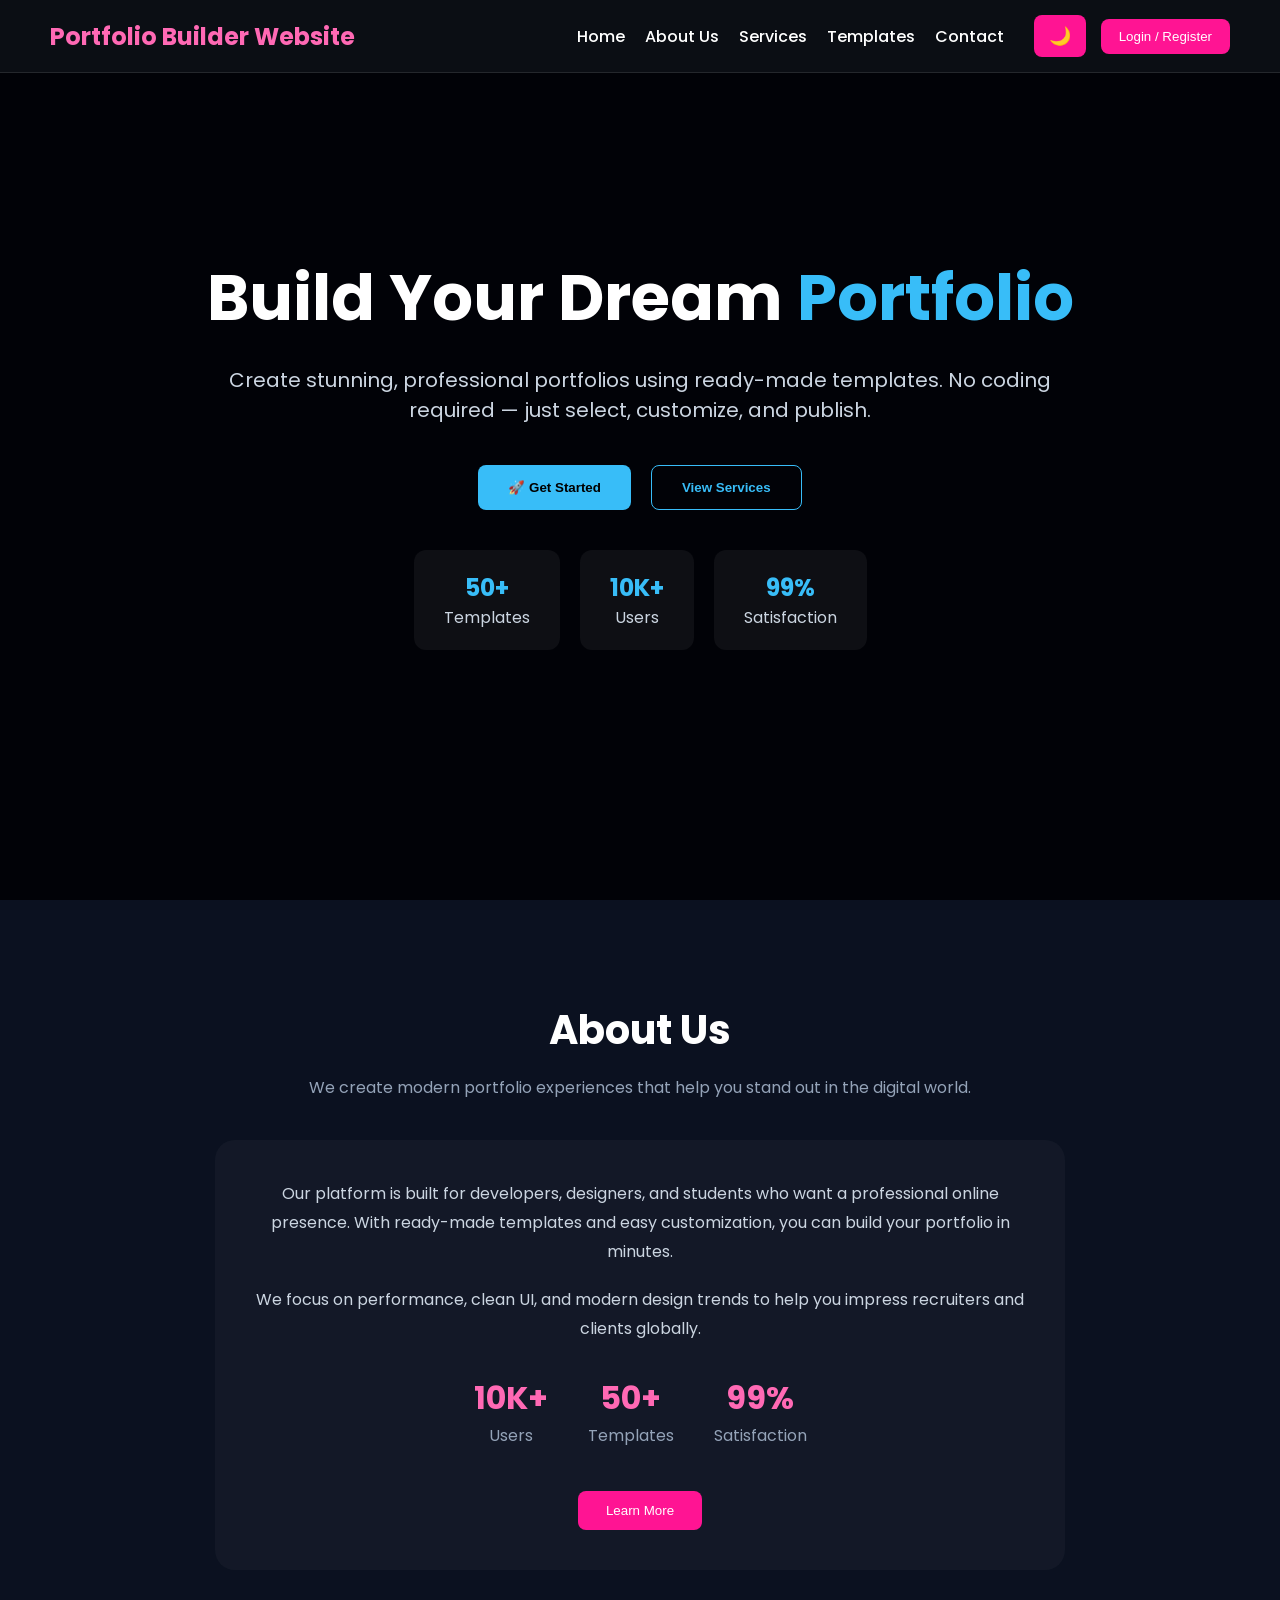
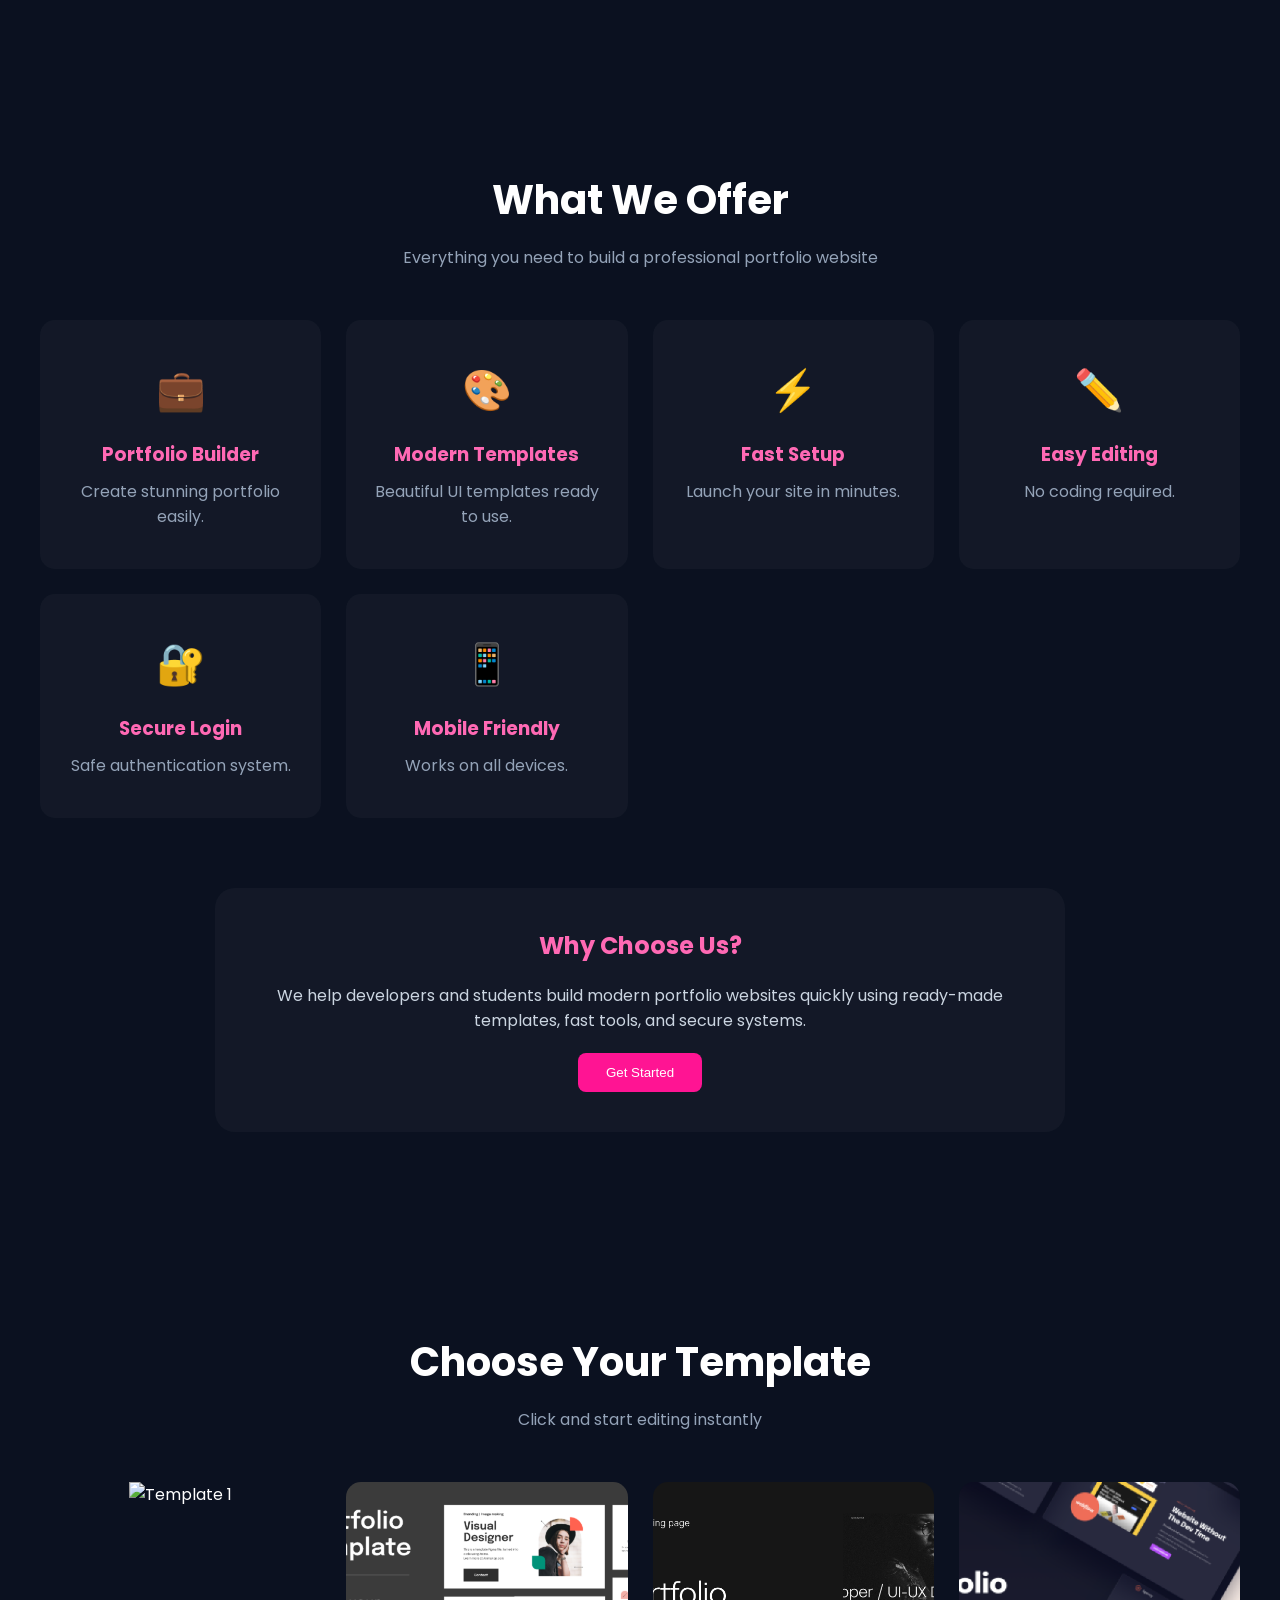
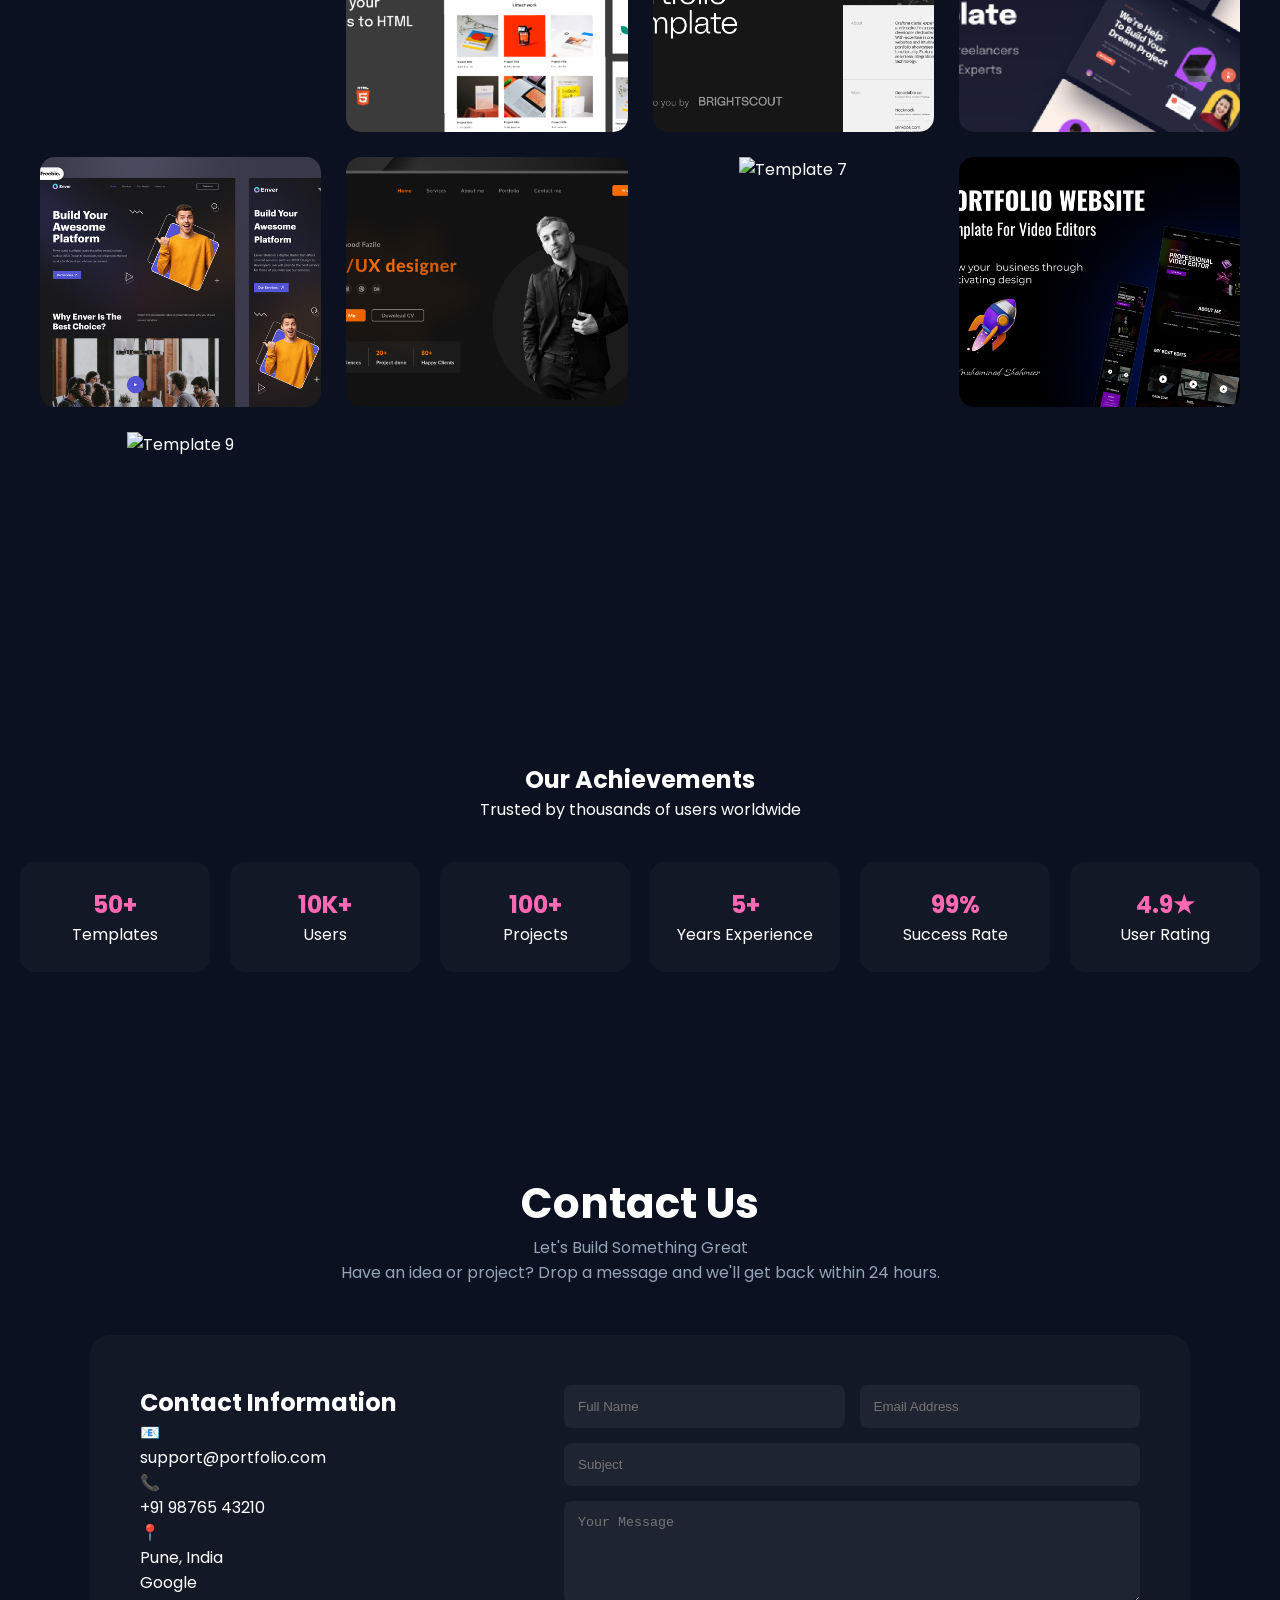
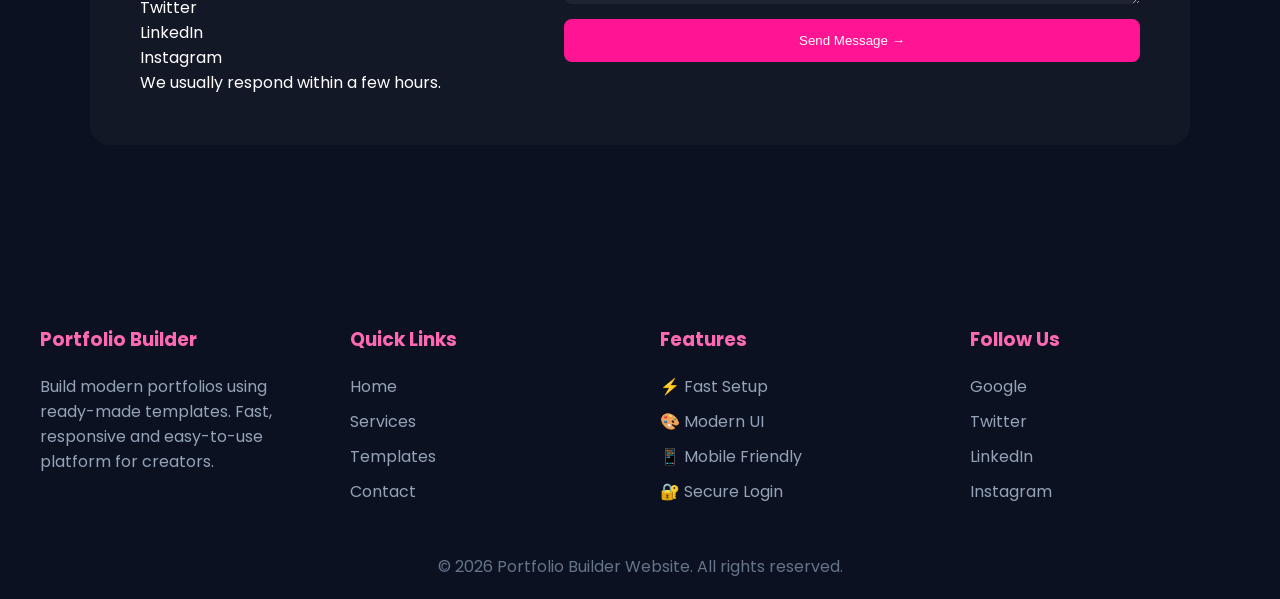
==== index.html @ 968de06d "First upload" ====
<!DOCTYPE html>
<html lang="en">

<head>
    <meta charset="UTF-8">
    <meta name="viewport" content="width=device-width, initial-scale=1.0">
    <title>Umeshvari Portfolio</title>

    <!-- Google Font -->
    <link href="https://fonts.googleapis.com/css2?family=Poppins:wght@300;400;600;700&display=swap" rel="stylesheet">

    <!-- CSS File -->
    <link rel="stylesheet" href="style.css">
</head>
<script src="script.js"></script>

<body>

    <!-- ================= NAVBAR ================= -->

    <nav class="navbar">

        <div class="nav-container">

            <!-- Logo -->
            <div class="logo">
                <a href="#">Portfolio Builder Website</a>
            </div>

            <!-- Right Side -->
            <div class="nav-right-group">

                <!-- Navigation -->
                <ul class="nav-links">

                    <li>
                        <a href="#home">Home</a>
                    </li>

                    <li>
                        <a href="#about">About Us</a>
                    </li>

                    <li>
                        <a href="#services">Services</a>
                    </li>

                    <li>
                        <a href="#templates">Templates</a>
                    </li>

                    <li>
                        <a href="#contact">Contact</a>
                    </li>

                </ul>

                <!-- Buttons -->
                <div class="nav-auth">

                    <!-- Dark Mode Button -->
                    <button id="theme-toggle" class="theme-toggle-btn">
                        🌙
                    </button>

                    <!-- Login Button -->
                    <button class="btn-auth">
                        Login / Register
                    </button>

                </div>

            </div>

        </div>

    </nav>

    <!-- ================= HERO SECTION ================= -->

    <section id="home" class="hero">

        <div class="hero-overlay"></div>

        <div class="hero-content">

            <h1 class="hero-title">
                Build Your Dream
                <span class="highlight-blue">
                    Portfolio
                </span>
            </h1>

            <p class="hero-subtitle">
                Create stunning, professional portfolios using ready-made templates.
                No coding required — just select, customize, and publish.
            </p>

            <div class="hero-buttons">

                <button class="btn-get-started">
                    🚀 Get Started
                </button>

                <button class="btn-view-services">
                    View Services
                </button>

            </div>

            <div class="hero-stats">

                <div class="stat-item">
                    <h3>50+</h3>
                    <p>Templates</p>
                </div>

                <div class="stat-item">
                    <h3>10K+</h3>
                    <p>Users</p>
                </div>

                <div class="stat-item">
                    <h3>99%</h3>
                    <p>Satisfaction</p>
                </div>

            </div>

        </div>

    </section>

    <!-- ================= ABOUT SECTION ================= -->

    <section id="about" class="about-new">

        <div class="about-header">

            <h1>About Us</h1>

            <p>
                We create modern portfolio experiences that help you stand out in the digital world.
            </p>

        </div>

        <div class="about-glass-container">

            <div class="about-card-content">

                <p>
                    Our platform is built for developers, designers, and students who want a professional online presence.
                    With ready-made templates and easy customization, you can build your portfolio in minutes.
                </p>

                <p>
                    We focus on performance, clean UI, and modern design trends to help you impress recruiters and clients globally.
                </p>

                <!-- Stats -->
                <div class="about-stats-row">

                    <div class="stat-box">
                        <h2>10K+</h2>
                        <p>Users</p>
                    </div>

                    <div class="stat-box">
                        <h2>50+</h2>
                        <p>Templates</p>
                    </div>

                    <div class="stat-box">
                        <h2>99%</h2>
                        <p>Satisfaction</p>
                    </div>

                </div>

                <button class="btn-pink">
                    Learn More
                </button>

            </div>

        </div>

    </section>

    <!-- ================= SERVICES SECTION ================= -->

    <section id="services" class="services-section">

        <div class="section-header">

            <h1>What We Offer</h1>

            <p>
                Everything you need to build a professional portfolio website
            </p>

        </div>

        <!-- Services Grid -->

        <div class="services-grid">

            <div class="service-card">
                <div class="icon pink-text">💼</div>
                <h3>Portfolio Builder</h3>
                <p>Create stunning portfolio easily.</p>
            </div>

            <div class="service-card">
                <div class="icon pink-text">🎨</div>
                <h3>Modern Templates</h3>
                <p>Beautiful UI templates ready to use.</p>
            </div>

            <div class="service-card">
                <div class="icon pink-text">⚡</div>
                <h3>Fast Setup</h3>
                <p>Launch your site in minutes.</p>
            </div>

            <div class="service-card">
                <div class="icon pink-text">✏️</div>
                <h3>Easy Editing</h3>
                <p>No coding required.</p>
            </div>

            <div class="service-card">
                <div class="icon pink-text">🔐</div>
                <h3>Secure Login</h3>
                <p>Safe authentication system.</p>
            </div>

            <div class="service-card">
                <div class="icon pink-text">📱</div>
                <h3>Mobile Friendly</h3>
                <p>Works on all devices.</p>
            </div>

        </div>

        <!-- Why Choose Us -->

        <div class="why-choose-us">

            <h2>Why Choose Us?</h2>

            <p>
                We help developers and students build modern portfolio websites quickly using ready-made templates,
                fast tools, and secure systems.
            </p>

            <button class="btn-pink">
                Get Started
            </button>

        </div>

    </section>

    <!-- ================= TEMPLATE SECTION ================= -->

    <section id="templates" class="templates-section">

        <div class="section-header">

            <h1>Choose Your Template</h1>

            <p>
                Click and start editing instantly
            </p>

        </div>

        <!-- Template Grid -->

        <div class="template-grid">

            <!-- Template 1 -->

            <div class="template-card">

                <img src="images/t1.png" alt="Template 1">

                <div class="template-hover">
                    <h3>Modern Portfolio</h3>
                    <button class="btn-pink">Use Template</button>
                </div>

            </div>

            <!-- Template 2 -->

            <div class="template-card">

                <img src="images/t2.png" alt="Template 2">

                <div class="template-hover">
                    <h3>Creative Design</h3>
                    <button class="btn-pink">Use Template</button>
                </div>

            </div>

            <!-- Template 3 -->

            <div class="template-card">

                <img src="images/t3.png" alt="Template 3">

                <div class="template-hover">
                    <h3>Professional Dark</h3>
                    <button class="btn-pink">Use Template</button>
                </div>

            </div>

            <!-- Template 4 -->

            <div class="template-card">

                <img src="images/t4.png" alt="Template 4">

                <div class="template-hover">
                    <h3>Minimalist Look</h3>
                    <button class="btn-pink">Use Template</button>
                </div>

            </div>

            <!-- Template 5 -->

            <div class="template-card">

                <img src="images/t5.png" alt="Template 5">

                <div class="template-hover">
                    <h3>Developer Showcase</h3>
                    <button class="btn-pink">Use Template</button>
                </div>

            </div>

            <!-- Template 6 -->

            <div class="template-card">

                <img src="images/t6.png" alt="Template 6">

                <div class="template-hover">
                    <h3>UI/UX Focus</h3>
                    <button class="btn-pink">Use Template</button>
                </div>

            </div>

            <!-- Template 7 -->

            <div class="template-card">

                <img src="images/t7.png" alt="Template 7">

                <div class="template-hover">
                    <h3>Clean Grid</h3>
                    <button class="btn-pink">Use Template</button>
                </div>

            </div>

            <!-- Template 8 -->

            <div class="template-card">

                <img src="images/t8.png" alt="Template 8">

                <div class="template-hover">
                    <h3>Corporate Style</h3>
                    <button class="btn-pink">Use Template</button>
                </div>

            </div>

            <!-- Template 9 -->

            <div class="template-card">

                <img src="images/t9.png" alt="Template 9">

                <div class="template-hover">
                    <h3>Gradient Theme</h3>
                    <button class="btn-pink">Use Template</button>
                </div>

            </div>

        </div>

        <!-- ================= ACHIEVEMENTS ================= -->

        <div class="achievements-section">

            <h2>Our Achievements</h2>

            <p>
                Trusted by thousands of users worldwide
            </p>

            <div class="achievements-grid">

                <div class="achieve-box">
                    <h2 class="pink-text">50+</h2>
                    <p>Templates</p>
                </div>

                <div class="achieve-box">
                    <h2 class="pink-text">10K+</h2>
                    <p>Users</p>
                </div>

                <div class="achieve-box">
                    <h2 class="pink-text">100+</h2>
                    <p>Projects</p>
                </div>

                <div class="achieve-box">
                    <h2 class="pink-text">5+</h2>
                    <p>Years Experience</p>
                </div>

                <div class="achieve-box">
                    <h2 class="pink-text">99%</h2>
                    <p>Success Rate</p>
                </div>

                <div class="achieve-box">
                    <h2 class="pink-text">4.9★</h2>
                    <p>User Rating</p>
                </div>

            </div>

        </div>

    </section>

    <!-- ================= CONTACT SECTION ================= -->

    <section id="contact" class="contact-section">

        <div class="contact-header">

            <h1>Contact Us</h1>

            <p>Let's Build Something Great</p>

            <p>
                Have an idea or project?
                Drop a message and we'll get back within 24 hours.
            </p>

        </div>

        <div class="contact-container">

            <!-- Left Side -->

            <div class="contact-info">

                <h2>Contact Information</h2>

                <div class="info-item">
                    <span class="icon">📧</span>
                    <p>support@portfolio.com</p>
                </div>

                <div class="info-item">
                    <span class="icon">📞</span>
                    <p>+91 98765 43210</p>
                </div>

                <div class="info-item">
                    <span class="icon">📍</span>
                    <p>Pune, India</p>
                </div>

                <!-- Social -->

                <div class="social-links">

                    <div class="social-btn">Google</div>

                    <div class="social-btn">Twitter</div>

                    <div class="social-btn">LinkedIn</div>

                    <div class="social-btn">Instagram</div>

                </div>

                <p class="response-text">
                    We usually respond within a few hours.
                </p>

            </div>

            <!-- Right Side -->

            <div class="contact-form">

                <div class="form-row">

                    <input type="text" placeholder="Full Name">

                    <input type="email" placeholder="Email Address">

                </div>

                <input type="text" placeholder="Subject">

                <textarea rows="5" placeholder="Your Message"></textarea>

                <button class="btn-send-pink">
                    Send Message →
                </button>

            </div>

        </div>

    </section>

    <!-- ================= FOOTER ================= -->

    <footer class="main-footer">

        <div class="footer-container">

            <!-- Column 1 -->

            <div class="footer-col">

                <h3 class="footer-logo">
                    Portfolio Builder
                </h3>

                <p>
                    Build modern portfolios using ready-made templates.
                    Fast, responsive and easy-to-use platform for creators.
                </p>

            </div>

            <!-- Column 2 -->

            <div class="footer-col">

                <h3>Quick Links</h3>

                <ul>

                    <li>
                        <a href="#home">Home</a>
                    </li>

                    <li>
                        <a href="#services">Services</a>
                    </li>

                    <li>
                        <a href="#templates">Templates</a>
                    </li>

                    <li>
                        <a href="#contact">Contact</a>
                    </li>

                </ul>

            </div>

            <!-- Column 3 -->

            <div class="footer-col">

                <h3>Features</h3>

                <ul>

                    <li>⚡ Fast Setup</li>

                    <li>🎨 Modern UI</li>

                    <li>📱 Mobile Friendly</li>

                    <li>🔐 Secure Login</li>

                </ul>

            </div>

            <!-- Column 4 -->

            <div class="footer-col">

                <h3>Follow Us</h3>

                <ul class="social-list">

                    <li>Google</li>

                    <li>Twitter</li>

                    <li>LinkedIn</li>

                    <li>Instagram</li>

                </ul>

            </div>

        </div>

        <!-- Bottom -->

        <div class="footer-bottom">

            <p>
                &copy; 2026 Portfolio Builder Website.
                All rights reserved.
            </p>

        </div>

    </footer>

    <!-- ================= JAVASCRIPT ================= -->

    <script src="script.js"></script>

</body>

</html>
---- style.css ----
/* =========================
   GLOBAL
========================= */

*{
    margin: 0;
    padding: 0;
    box-sizing: border-box;
}

body{
    font-family: 'Poppins', sans-serif;
    background: #020617;
    color: white;
    transition: 0.3s;
}

/* =========================
   NAVBAR
========================= */

.navbar{
    background-color: #0b0e14;
    padding: 15px 50px;
    position: fixed;
    top: 0;
    width: 100%;
    z-index: 1000;
    border-bottom: 1px solid rgba(255,255,255,0.1);
}

.nav-container{
    display: flex;
    justify-content: space-between;
    align-items: center;
}

.logo a{
    text-decoration: none;
    color: #ff69b4;
    font-size: 24px;
    font-weight: 700;
}

.nav-right-group{
    display: flex;
    align-items: center;
    gap: 30px;
}

.nav-links{
    display: flex;
    list-style: none;
    gap: 20px;
}

.nav-links a{
    text-decoration: none;
    color: white;
    font-weight: 500;
    transition: 0.3s;
}

.nav-links a:hover{
    color: #ff69b4;
}

.nav-auth{
    display: flex;
    align-items: center;
    gap: 15px;
}

.btn-auth{
    background: #ff1493;
    color: white;
    border: none;
    padding: 10px 18px;
    border-radius: 8px;
    cursor: pointer;
}

/* =========================
   TOGGLE BUTTON
========================= */

.theme-toggle-btn{
    background: #ff1493;
    color: white;
    border: none;
    padding: 10px 15px;
    border-radius: 8px;
    cursor: pointer;
    font-size: 18px;
}

/* =========================
   HERO SECTION
========================= */

.hero{
    height: 100vh;
    background:
    linear-gradient(rgba(0,0,0,0.7), rgba(0,0,0,0.7)),
    url('https://images.unsplash.com/photo-1497215728101-856f4ea42174');
    background-size: cover;
    background-position: center;
    display: flex;
    justify-content: center;
    align-items: center;
    text-align: center;
    padding: 100px 20px;
}

.hero-content{
    max-width: 900px;
}

.hero-title{
    font-size: 64px;
    margin-bottom: 20px;
}

.highlight-blue{
    color: #38bdf8;
}

.hero-subtitle{
    font-size: 20px;
    color: #cbd5e1;
    margin-bottom: 40px;
}

.hero-buttons{
    display: flex;
    justify-content: center;
    gap: 20px;
    margin-bottom: 40px;
}

.btn-get-started{
    background: #38bdf8;
    color: black;
    border: none;
    padding: 14px 30px;
    border-radius: 8px;
    cursor: pointer;
    font-weight: 700;
}

.btn-view-services{
    background: transparent;
    color: #38bdf8;
    border: 1px solid #38bdf8;
    padding: 14px 30px;
    border-radius: 8px;
    cursor: pointer;
    font-weight: 700;
}

.hero-stats{
    display: flex;
    justify-content: center;
    gap: 20px;
}

.stat-item{
    background: rgba(255,255,255,0.05);
    padding: 20px 30px;
    border-radius: 12px;
}

.stat-item h3{
    color: #38bdf8;
    font-size: 24px;
}

.stat-item p{
    color: #cbd5e1;
}

/* =========================
   ABOUT
========================= */

.about-new{
    padding: 100px 20px;
    background: #0b1120;
    text-align: center;
}

.about-header h1{
    font-size: 40px;
    margin-bottom: 15px;
}

.about-header p{
    color: #94a3b8;
    margin-bottom: 40px;
}

.about-glass-container{
    background: rgba(255,255,255,0.03);
    border-radius: 20px;
    padding: 40px;
    max-width: 850px;
    margin: auto;
}

.about-card-content p{
    line-height: 1.8;
    margin-bottom: 20px;
    color: #cbd5e1;
}

.about-stats-row{
    display: flex;
    justify-content: center;
    gap: 40px;
    margin-top: 30px;
}

.stat-box h2{
    color: #ff69b4;
    font-size: 32px;
}

.stat-box p{
    color: #94a3b8;
}

/* =========================
   BUTTON
========================= */

.btn-pink{
    background: #ff1493;
    color: white;
    border: none;
    padding: 12px 28px;
    border-radius: 8px;
    cursor: pointer;
    margin-top: 20px;
}

/* =========================
   SERVICES
========================= */

.services-section{
    padding: 100px 20px;
    background: #0b1120;
    text-align: center;
}

.section-header h1{
    font-size: 40px;
    margin-bottom: 15px;
}

.section-header p{
    color: #94a3b8;
    margin-bottom: 50px;
}

.services-grid{
    display: grid;
    grid-template-columns: repeat(auto-fit,minmax(280px,1fr));
    gap: 25px;
    max-width: 1200px;
    margin: auto;
}

.service-card{
    background: rgba(255,255,255,0.03);
    padding: 40px 20px;
    border-radius: 15px;
    transition: 0.3s;
}

.service-card:hover{
    transform: translateY(-5px);
}

.service-card .icon{
    font-size: 40px;
    margin-bottom: 20px;
}

.service-card h3{
    margin-bottom: 10px;
    color: #ff69b4;
}

.service-card p{
    color: #94a3b8;
}

.why-choose-us{
    margin-top: 70px;
    background: rgba(255,255,255,0.03);
    padding: 40px;
    border-radius: 20px;
    max-width: 850px;
    margin-left: auto;
    margin-right: auto;
}

.why-choose-us h2{
    color: #ff69b4;
    margin-bottom: 20px;
}

.why-choose-us p{
    color: #cbd5e1;
}

/* =========================
   TEMPLATE SECTION
========================= */

.templates-section{
    padding: 100px 20px;
    background: #0b1120;
    text-align: center;
}

.template-grid{
    display: grid;
    grid-template-columns: repeat(auto-fit,minmax(280px,1fr));
    gap: 25px;
    max-width: 1200px;
    margin: auto;
}

.template-card{
    position: relative;
    overflow: hidden;
    border-radius: 15px;
    height: 250px;
}

.template-card img{
    width: 100%;
    height: 100%;
    object-fit: cover;
}

.template-hover{
    position: absolute;
    top: 0;
    left: 0;
    width: 100%;
    height: 100%;
    background: rgba(0,0,0,0.7);
    display: flex;
    justify-content: center;
    align-items: center;
    flex-direction: column;
    opacity: 0;
    transition: 0.3s;
}

.template-card:hover .template-hover{
    opacity: 1;
}

/* =========================
   ACHIEVEMENTS
========================= */

.achievements-section{
    margin-top: 80px;
}

.achievements-grid{
    display: grid;
    grid-template-columns: repeat(auto-fit,minmax(150px,1fr));
    gap: 20px;
    margin-top: 40px;
}

.achieve-box{
    background: rgba(255,255,255,0.03);
    padding: 25px;
    border-radius: 15px;
}

.pink-text{
    color: #ff69b4;
}

/* =========================
   CONTACT
========================= */

.contact-section{
    padding: 100px 20px;
    background: #0b1120;
}

.contact-header{
    text-align: center;
    margin-bottom: 50px;
}

.contact-header h1{
    font-size: 42px;
}

.contact-header p{
    color: #94a3b8;
}

.contact-container{
    display: flex;
    gap: 40px;
    background: rgba(255,255,255,0.03);
    padding: 50px;
    border-radius: 20px;
    max-width: 1100px;
    margin: auto;
}

.contact-info{
    flex: 1;
}

.contact-form{
    flex: 1.5;
    display: flex;
    flex-direction: column;
    gap: 15px;
}

.form-row{
    display: flex;
    gap: 15px;
}

.contact-form input,
.contact-form textarea{
    width: 100%;
    padding: 14px;
    border: none;
    border-radius: 8px;
    background: rgba(255,255,255,0.05);
    color: white;
}

.btn-send-pink{
    background: #ff1493;
    color: white;
    border: none;
    padding: 14px;
    border-radius: 8px;
    cursor: pointer;
}

/* =========================
   FOOTER
========================= */

.main-footer{
    background: #0b1120;
    padding: 80px 20px 20px;
}

.footer-container{
    display: grid;
    grid-template-columns: repeat(auto-fit,minmax(220px,1fr));
    gap: 40px;
    max-width: 1200px;
    margin: auto;
}

.footer-col h3{
    color: #ff69b4;
    margin-bottom: 20px;
}

.footer-col p,
.footer-col li{
    color: #94a3b8;
    margin-bottom: 10px;
    list-style: none;
}

.footer-col a{
    text-decoration: none;
    color: inherit;
}

.footer-bottom{
    margin-top: 40px;
    text-align: center;
    color: #64748b;
}

/* =========================
   LIGHT MODE
========================= */

body.light-mode{
    background: white;
    color: black;
}

body.light-mode .navbar{
    background: white;
}

body.light-mode .nav-links a{
    color: black;
}

body.light-mode .hero,
body.light-mode .about-new,
body.light-mode .services-section,
body.light-mode .templates-section,
body.light-mode .contact-section,
body.light-mode .main-footer{
    background: #f5f5f5;
    color: black;
}

body.light-mode .service-card,
body.light-mode .about-glass-container,
body.light-mode .contact-container,
body.light-mode .achieve-box,
body.light-mode .why-choose-us{
    background: white;
    color: black;
}

body.light-mode p,
body.light-mode h1,
body.light-mode h2,
body.light-mode h3,
body.light-mode a{
    color: black;
}

/* =========================
   RESPONSIVE
========================= */

@media(max-width:991px){

    .nav-container{
        flex-direction: column;
        gap: 20px;
    }

    .nav-right-group{
        flex-direction: column;
    }

    .hero-title{
        font-size: 45px;
    }

    .contact-container{
        flex-direction: column;
    }

    .form-row{
        flex-direction: column;
    }
}

@media(max-width:768px){

    .hero-title{
        font-size: 35px;
    }

    .hero-buttons{
        flex-direction: column;
    }

    .hero-stats{
        flex-direction: column;
    }

    .about-stats-row{
        flex-direction: column;
    }
}

@media(max-width:500px){

    .navbar{
        padding: 15px 20px;
    }

    .nav-links{
        flex-wrap: wrap;
        justify-content: center;
    }

    .hero-title{
        font-size: 28px;
    }

    .hero-subtitle{
        font-size: 15px;
    }
}
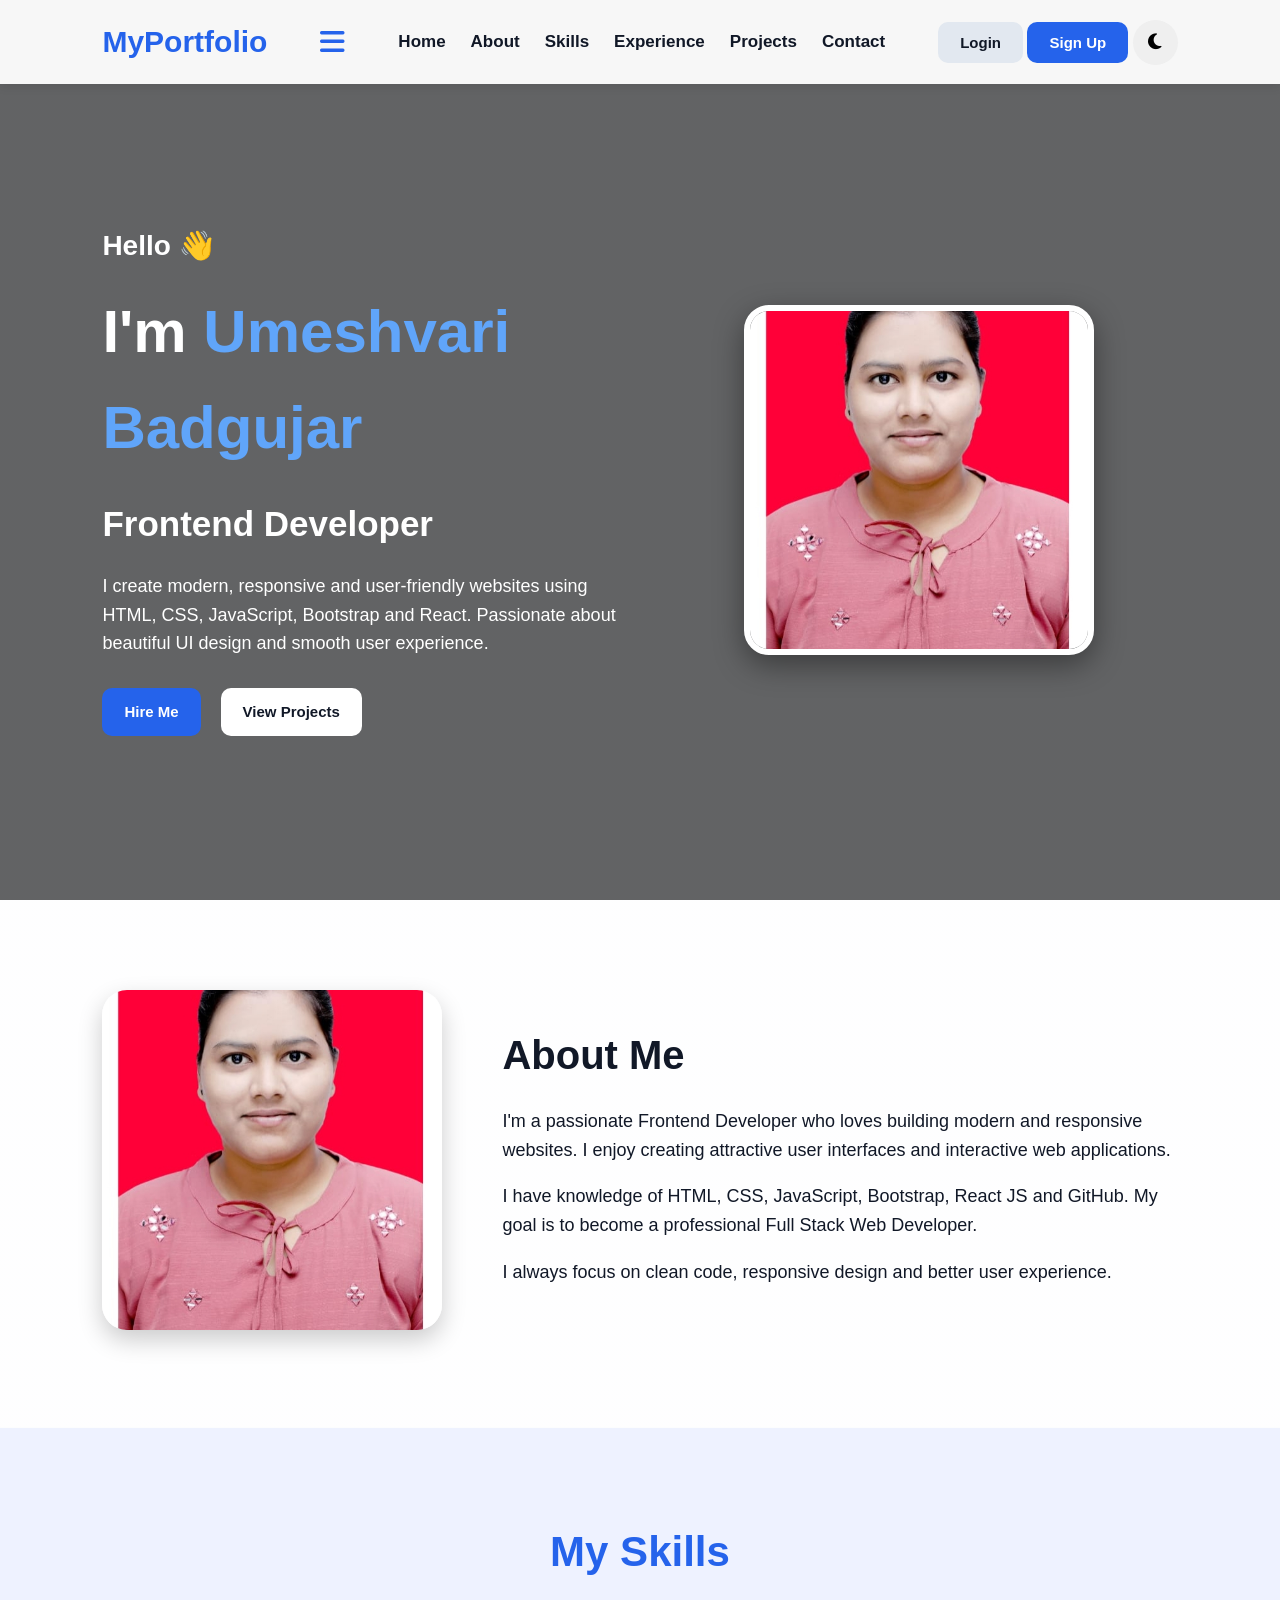
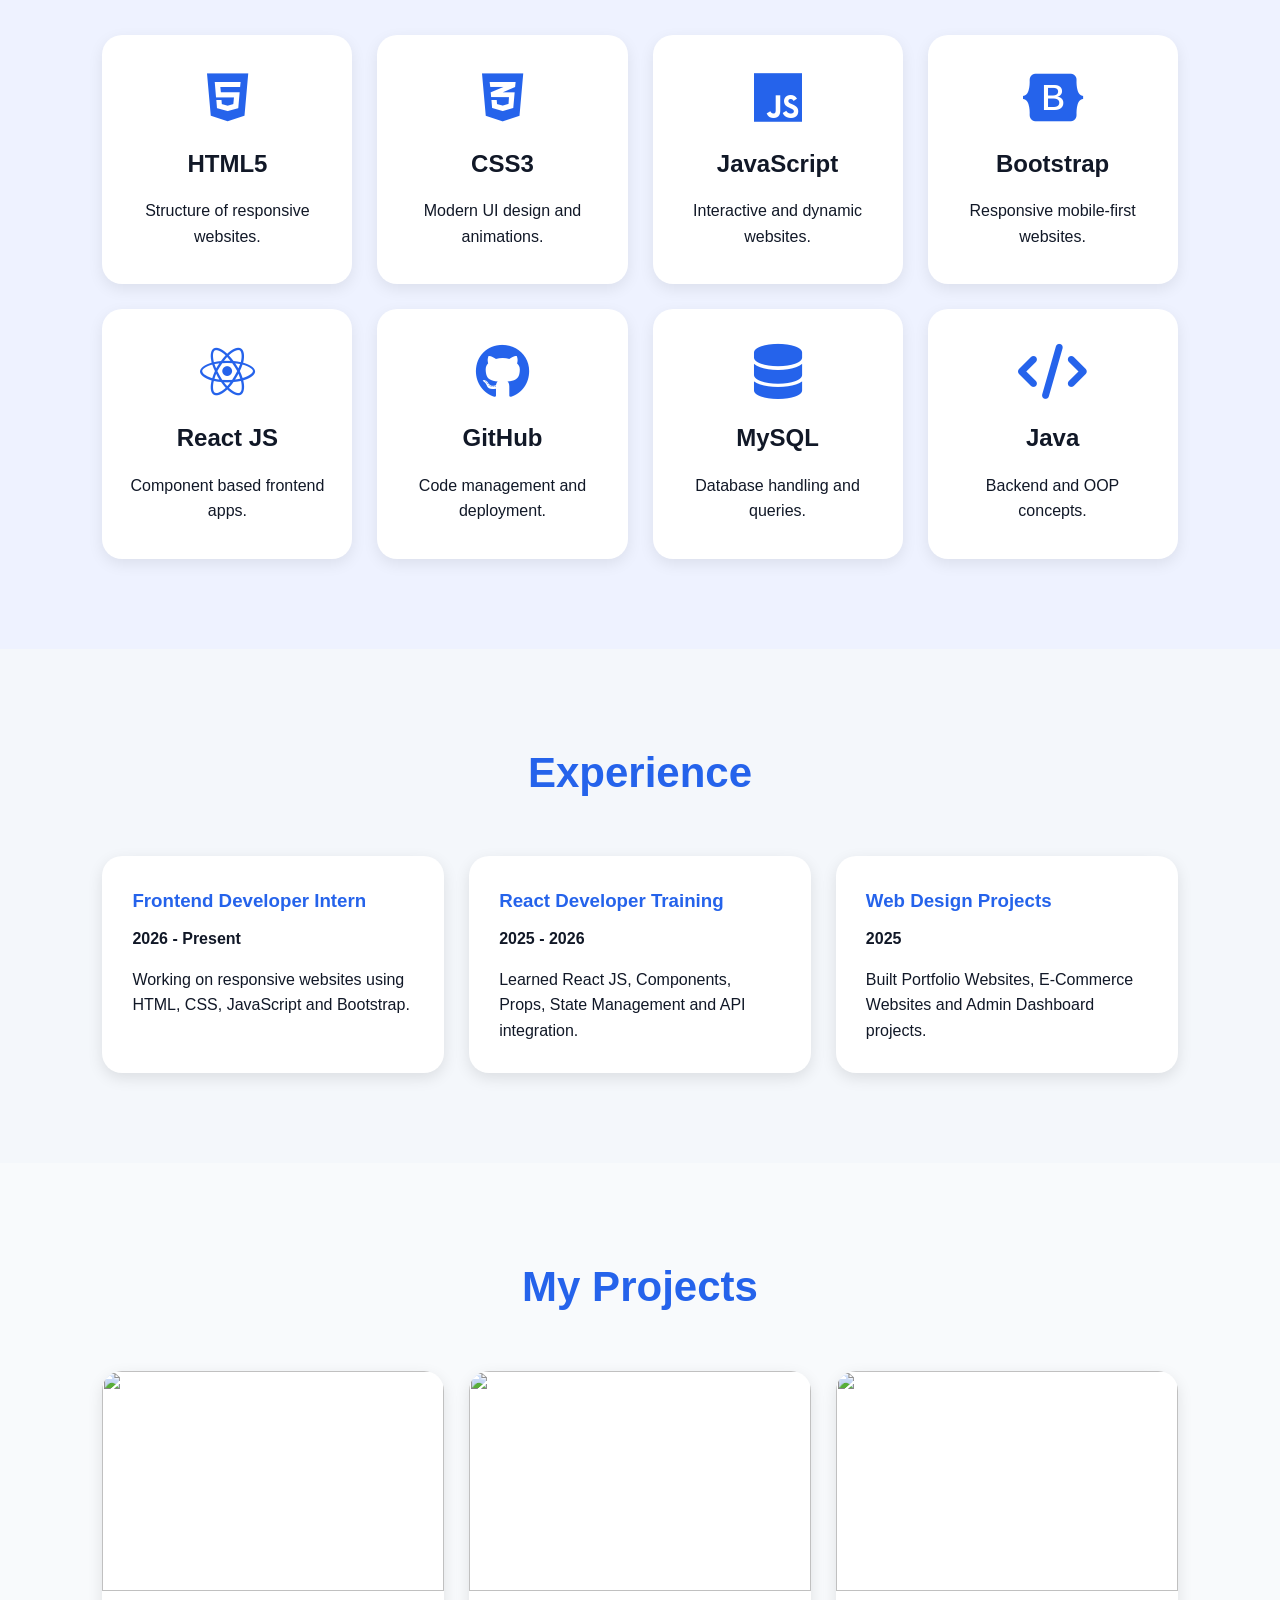
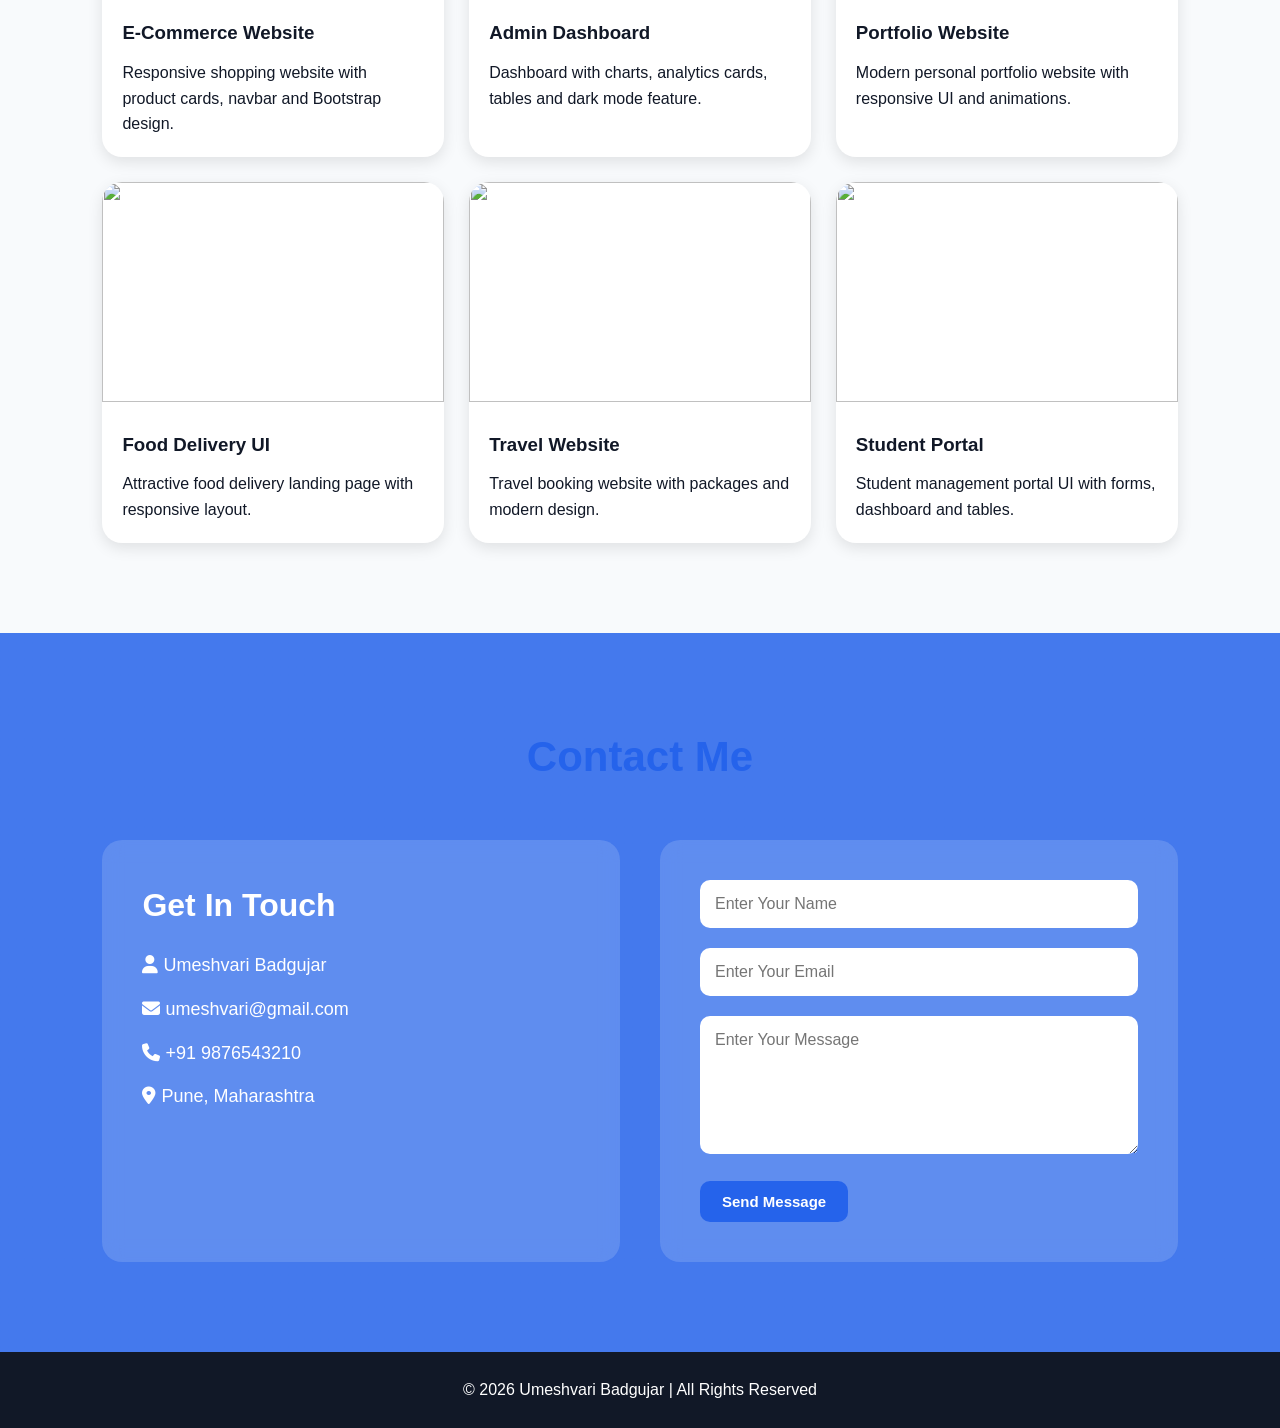
==== commit bb03f926: "Updated Portfolio Website with mobile navbar, dark mode, login signup buttons and responsive design" ====
--- a/index.html
+++ b/index.html
@@ -2,645 +2,569 @@
 <html lang="en">
 
 <head>
-    <meta charset="UTF-8">
-    <meta name="viewport" content="width=device-width, initial-scale=1.0">
-    <title>Umeshvari Portfolio</title>
-
-    <!-- Google Font -->
-    <link href="https://fonts.googleapis.com/css2?family=Poppins:wght@300;400;600;700&display=swap" rel="stylesheet">
-
-    <!-- CSS File -->
-    <link rel="stylesheet" href="style.css">
+
+  <meta charset="UTF-8">
+
+  <meta name="viewport" content="width=device-width, initial-scale=1.0">
+
+  <title>Portfolio Website</title>
+
+  <!-- CSS -->
+
+  <link rel="stylesheet" href="css/style.css">
+
+  <!-- FONT AWESOME -->
+
+  <link rel="stylesheet"
+    href="https://cdnjs.cloudflare.com/ajax/libs/font-awesome/6.5.1/css/all.min.css"/>
+
 </head>
-<script src="script.js"></script>
 
 <body>
 
-    <!-- ================= NAVBAR ================= -->
+  <!-- ================= NAVBAR ================= -->
+
+  <header class="header">
 
     <nav class="navbar">
 
-        <div class="nav-container">
-
-            <!-- Logo -->
-            <div class="logo">
-                <a href="#">Portfolio Builder Website</a>
-            </div>
-
-            <!-- Right Side -->
-            <div class="nav-right-group">
-
-                <!-- Navigation -->
-                <ul class="nav-links">
-
-                    <li>
-                        <a href="#home">Home</a>
-                    </li>
-
-                    <li>
-                        <a href="#about">About Us</a>
-                    </li>
-
-                    <li>
-                        <a href="#services">Services</a>
-                    </li>
-
-                    <li>
-                        <a href="#templates">Templates</a>
-                    </li>
-
-                    <li>
-                        <a href="#contact">Contact</a>
-                    </li>
-
-                </ul>
-
-                <!-- Buttons -->
-                <div class="nav-auth">
-
-                    <!-- Dark Mode Button -->
-                    <button id="theme-toggle" class="theme-toggle-btn">
-                        🌙
-                    </button>
-
-                    <!-- Login Button -->
-                    <button class="btn-auth">
-                        Login / Register
-                    </button>
-
-                </div>
-
-            </div>
+      <div class="logo">
+
+        <h2>MyPortfolio</h2>
+
+      </div>
+
+      <!-- MOBILE MENU BUTTON -->
+
+      <i class="fa-solid fa-bars menu-btn" id="menuBtn"></i>
+
+      <ul class="nav-links" id="navLinks">
+
+        <li><a href="#home">Home</a></li>
+
+        <li><a href="#about">About</a></li>
+
+        <li><a href="#skills">Skills</a></li>
+
+        <li><a href="#experience">Experience</a></li>
+
+        <li><a href="#projects">Projects</a></li>
+
+        <li><a href="#contact">Contact</a></li>
+
+      </ul>
+
+      <div class="nav-right">
+
+        <!-- LOGIN BUTTON -->
+
+        <button class="login-btn">
+
+          Login
+
+        </button>
+
+        <!-- SIGNUP BUTTON -->
+
+        <button class="signup-btn">
+
+          Sign Up
+
+        </button>
+
+        <!-- DARK MODE -->
+
+        <button id="themeToggle">
+
+          <i class="fa-solid fa-moon"></i>
+
+        </button>
+
+      </div>
+
+    </nav>
+
+  </header>
+
+  <!-- ================= HOME SECTION ================= -->
+
+  <section class="home" id="home">
+
+    <div class="home-text">
+
+      <h3>Hello 👋</h3>
+
+      <h1>
+
+        I'm <span>Umeshvari Badgujar</span>
+
+      </h1>
+
+      <h2>Frontend Developer</h2>
+
+      <p>
+
+        I create modern, responsive and user-friendly websites using
+        HTML, CSS, JavaScript, Bootstrap and React. Passionate about
+        beautiful UI design and smooth user experience.
+
+      </p>
+
+      <div class="home-buttons">
+
+        <a href="#contact" class="btn">
+
+          Hire Me
+
+        </a>
+
+        <a href="#projects" class="btn project-btn">
+
+          View Projects
+
+        </a>
+
+      </div>
+
+    </div>
+
+    <div class="home-image">
+
+      <!-- YOUR PHOTO -->
+
+      <img src="images/my-photo.jpg" alt="Profile Image">
+
+    </div>
+
+  </section>
+
+  <!-- ================= ABOUT SECTION ================= -->
+
+  <section class="about" id="about">
+
+    <div class="about-image">
+
+      <img src="images/my-photo.jpg" alt="About Image">
+
+    </div>
+
+    <div class="about-text">
+
+      <h2>About Me</h2>
+
+      <p>
+
+        I'm a passionate Frontend Developer who loves building
+        modern and responsive websites. I enjoy creating attractive
+        user interfaces and interactive web applications.
+
+      </p>
+
+      <p>
+
+        I have knowledge of HTML, CSS, JavaScript, Bootstrap,
+        React JS and GitHub. My goal is to become a professional
+        Full Stack Web Developer.
+
+      </p>
+
+      <p>
+
+        I always focus on clean code, responsive design and
+        better user experience.
+
+      </p>
+
+    </div>
+
+  </section>
+
+  <!-- ================= SKILLS SECTION ================= -->
+
+  <section class="skills" id="skills">
+
+    <h2 class="section-title">
+
+      My Skills
+
+    </h2>
+
+    <div class="skills-container">
+
+      <div class="skill-card">
+
+        <i class="fa-brands fa-html5"></i>
+
+        <h3>HTML5</h3>
+
+        <p>Structure of responsive websites.</p>
+
+      </div>
+
+      <div class="skill-card">
+
+        <i class="fa-brands fa-css3-alt"></i>
+
+        <h3>CSS3</h3>
+
+        <p>Modern UI design and animations.</p>
+
+      </div>
+
+      <div class="skill-card">
+
+        <i class="fa-brands fa-js"></i>
+
+        <h3>JavaScript</h3>
+
+        <p>Interactive and dynamic websites.</p>
+
+      </div>
+
+      <div class="skill-card">
+
+        <i class="fa-brands fa-bootstrap"></i>
+
+        <h3>Bootstrap</h3>
+
+        <p>Responsive mobile-first websites.</p>
+
+      </div>
+
+      <div class="skill-card">
+
+        <i class="fa-brands fa-react"></i>
+
+        <h3>React JS</h3>
+
+        <p>Component based frontend apps.</p>
+
+      </div>
+
+      <div class="skill-card">
+
+        <i class="fa-brands fa-github"></i>
+
+        <h3>GitHub</h3>
+
+        <p>Code management and deployment.</p>
+
+      </div>
+
+      <div class="skill-card">
+
+        <i class="fa-solid fa-database"></i>
+
+        <h3>MySQL</h3>
+
+        <p>Database handling and queries.</p>
+
+      </div>
+
+      <div class="skill-card">
+
+        <i class="fa-solid fa-code"></i>
+
+        <h3>Java</h3>
+
+        <p>Backend and OOP concepts.</p>
+
+      </div>
+
+    </div>
+
+  </section>
+
+  <!-- ================= EXPERIENCE SECTION ================= -->
+
+  <section class="experience" id="experience">
+
+    <h2 class="section-title">
+
+      Experience
+
+    </h2>
+
+    <div class="experience-container">
+
+      <div class="experience-card">
+
+        <h3>Frontend Developer Intern</h3>
+
+        <h4>2026 - Present</h4>
+
+        <p>
+
+          Working on responsive websites using HTML, CSS,
+          JavaScript and Bootstrap.
+
+        </p>
+
+      </div>
+
+      <div class="experience-card">
+
+        <h3>React Developer Training</h3>
+
+        <h4>2025 - 2026</h4>
+
+        <p>
+
+          Learned React JS, Components, Props,
+          State Management and API integration.
+
+        </p>
+
+      </div>
+
+      <div class="experience-card">
+
+        <h3>Web Design Projects</h3>
+
+        <h4>2025</h4>
+
+        <p>
+
+          Built Portfolio Websites, E-Commerce Websites
+          and Admin Dashboard projects.
+
+        </p>
+
+      </div>
+
+    </div>
+
+  </section>
+
+  <!-- ================= PROJECTS SECTION ================= -->
+
+  <section class="projects" id="projects">
+
+    <h2 class="section-title">
+
+      My Projects
+
+    </h2>
+
+    <div class="project-container">
+
+      <!-- PROJECT 1 -->
+
+      <div class="project-card">
+
+        <img src="https://images.unsplash.com/photo-1460925895917-afdab827c52f?q=80&w=1200&auto=format&fit=crop">
+
+        <div class="project-content">
+
+          <h3>E-Commerce Website</h3>
+
+          <p>
+
+            Responsive shopping website with product cards,
+            navbar and Bootstrap design.
+
+          </p>
 
         </div>
 
-    </nav>
-
-    <!-- ================= HERO SECTION ================= -->
-
-    <section id="home" class="hero">
-
-        <div class="hero-overlay"></div>
-
-        <div class="hero-content">
-
-            <h1 class="hero-title">
-                Build Your Dream
-                <span class="highlight-blue">
-                    Portfolio
-                </span>
-            </h1>
-
-            <p class="hero-subtitle">
-                Create stunning, professional portfolios using ready-made templates.
-                No coding required — just select, customize, and publish.
-            </p>
-
-            <div class="hero-buttons">
-
-                <button class="btn-get-started">
-                    🚀 Get Started
-                </button>
-
-                <button class="btn-view-services">
-                    View Services
-                </button>
-
-            </div>
-
-            <div class="hero-stats">
-
-                <div class="stat-item">
-                    <h3>50+</h3>
-                    <p>Templates</p>
-                </div>
-
-                <div class="stat-item">
-                    <h3>10K+</h3>
-                    <p>Users</p>
-                </div>
-
-                <div class="stat-item">
-                    <h3>99%</h3>
-                    <p>Satisfaction</p>
-                </div>
-
-            </div>
+      </div>
+
+      <!-- PROJECT 2 -->
+
+      <div class="project-card">
+
+        <img src="https://images.unsplash.com/photo-1551288049-bebda4e38f71?q=80&w=1200&auto=format&fit=crop">
+
+        <div class="project-content">
+
+          <h3>Admin Dashboard</h3>
+
+          <p>
+
+            Dashboard with charts, analytics cards,
+            tables and dark mode feature.
+
+          </p>
 
         </div>
 
-    </section>
-
-    <!-- ================= ABOUT SECTION ================= -->
-
-    <section id="about" class="about-new">
-
-        <div class="about-header">
-
-            <h1>About Us</h1>
-
-            <p>
-                We create modern portfolio experiences that help you stand out in the digital world.
-            </p>
+      </div>
+
+      <!-- PROJECT 3 -->
+
+      <div class="project-card">
+
+        <img src="https://images.unsplash.com/photo-1498050108023-c5249f4df085?q=80&w=1200&auto=format&fit=crop">
+
+        <div class="project-content">
+
+          <h3>Portfolio Website</h3>
+
+          <p>
+
+            Modern personal portfolio website with
+            responsive UI and animations.
+
+          </p>
 
         </div>
 
-        <div class="about-glass-container">
-
-            <div class="about-card-content">
-
-                <p>
-                    Our platform is built for developers, designers, and students who want a professional online presence.
-                    With ready-made templates and easy customization, you can build your portfolio in minutes.
-                </p>
-
-                <p>
-                    We focus on performance, clean UI, and modern design trends to help you impress recruiters and clients globally.
-                </p>
-
-                <!-- Stats -->
-                <div class="about-stats-row">
-
-                    <div class="stat-box">
-                        <h2>10K+</h2>
-                        <p>Users</p>
-                    </div>
-
-                    <div class="stat-box">
-                        <h2>50+</h2>
-                        <p>Templates</p>
-                    </div>
-
-                    <div class="stat-box">
-                        <h2>99%</h2>
-                        <p>Satisfaction</p>
-                    </div>
-
-                </div>
-
-                <button class="btn-pink">
-                    Learn More
-                </button>
-
-            </div>
+      </div>
+
+      <!-- PROJECT 4 -->
+
+      <div class="project-card">
+
+        <img src="https://images.unsplash.com/photo-1522202176988-66273c2fd55f?q=80&w=1200&auto=format&fit=crop">
+
+        <div class="project-content">
+
+          <h3>Food Delivery UI</h3>
+
+          <p>
+
+            Attractive food delivery landing page
+            with responsive layout.
+
+          </p>
 
         </div>
 
-    </section>
-
-    <!-- ================= SERVICES SECTION ================= -->
-
-    <section id="services" class="services-section">
-
-        <div class="section-header">
-
-            <h1>What We Offer</h1>
-
-            <p>
-                Everything you need to build a professional portfolio website
-            </p>
+      </div>
+
+      <!-- PROJECT 5 -->
+
+      <div class="project-card">
+
+        <img src="https://images.unsplash.com/photo-1504384308090-c894fdcc538d?q=80&w=1200&auto=format&fit=crop">
+
+        <div class="project-content">
+
+          <h3>Travel Website</h3>
+
+          <p>
+
+            Travel booking website with packages
+            and modern design.
+
+          </p>
 
         </div>
 
-        <!-- Services Grid -->
-
-        <div class="services-grid">
-
-            <div class="service-card">
-                <div class="icon pink-text">💼</div>
-                <h3>Portfolio Builder</h3>
-                <p>Create stunning portfolio easily.</p>
-            </div>
-
-            <div class="service-card">
-                <div class="icon pink-text">🎨</div>
-                <h3>Modern Templates</h3>
-                <p>Beautiful UI templates ready to use.</p>
-            </div>
-
-            <div class="service-card">
-                <div class="icon pink-text">⚡</div>
-                <h3>Fast Setup</h3>
-                <p>Launch your site in minutes.</p>
-            </div>
-
-            <div class="service-card">
-                <div class="icon pink-text">✏️</div>
-                <h3>Easy Editing</h3>
-                <p>No coding required.</p>
-            </div>
-
-            <div class="service-card">
-                <div class="icon pink-text">🔐</div>
-                <h3>Secure Login</h3>
-                <p>Safe authentication system.</p>
-            </div>
-
-            <div class="service-card">
-                <div class="icon pink-text">📱</div>
-                <h3>Mobile Friendly</h3>
-                <p>Works on all devices.</p>
-            </div>
+      </div>
+
+      <!-- PROJECT 6 -->
+
+      <div class="project-card">
+
+        <img src="https://images.unsplash.com/photo-1516321318423-f06f85e504b3?q=80&w=1200&auto=format&fit=crop">
+
+        <div class="project-content">
+
+          <h3>Student Portal</h3>
+
+          <p>
+
+            Student management portal UI with forms,
+            dashboard and tables.
+
+          </p>
 
         </div>
 
-        <!-- Why Choose Us -->
-
-        <div class="why-choose-us">
-
-            <h2>Why Choose Us?</h2>
-
-            <p>
-                We help developers and students build modern portfolio websites quickly using ready-made templates,
-                fast tools, and secure systems.
-            </p>
-
-            <button class="btn-pink">
-                Get Started
-            </button>
-
-        </div>
-
-    </section>
-
-    <!-- ================= TEMPLATE SECTION ================= -->
-
-    <section id="templates" class="templates-section">
-
-        <div class="section-header">
-
-            <h1>Choose Your Template</h1>
-
-            <p>
-                Click and start editing instantly
-            </p>
-
-        </div>
-
-        <!-- Template Grid -->
-
-        <div class="template-grid">
-
-            <!-- Template 1 -->
-
-            <div class="template-card">
-
-                <img src="images/t1.png" alt="Template 1">
-
-                <div class="template-hover">
-                    <h3>Modern Portfolio</h3>
-                    <button class="btn-pink">Use Template</button>
-                </div>
-
-            </div>
-
-            <!-- Template 2 -->
-
-            <div class="template-card">
-
-                <img src="images/t2.png" alt="Template 2">
-
-                <div class="template-hover">
-                    <h3>Creative Design</h3>
-                    <button class="btn-pink">Use Template</button>
-                </div>
-
-            </div>
-
-            <!-- Template 3 -->
-
-            <div class="template-card">
-
-                <img src="images/t3.png" alt="Template 3">
-
-                <div class="template-hover">
-                    <h3>Professional Dark</h3>
-                    <button class="btn-pink">Use Template</button>
-                </div>
-
-            </div>
-
-            <!-- Template 4 -->
-
-            <div class="template-card">
-
-                <img src="images/t4.png" alt="Template 4">
-
-                <div class="template-hover">
-                    <h3>Minimalist Look</h3>
-                    <button class="btn-pink">Use Template</button>
-                </div>
-
-            </div>
-
-            <!-- Template 5 -->
-
-            <div class="template-card">
-
-                <img src="images/t5.png" alt="Template 5">
-
-                <div class="template-hover">
-                    <h3>Developer Showcase</h3>
-                    <button class="btn-pink">Use Template</button>
-                </div>
-
-            </div>
-
-            <!-- Template 6 -->
-
-            <div class="template-card">
-
-                <img src="images/t6.png" alt="Template 6">
-
-                <div class="template-hover">
-                    <h3>UI/UX Focus</h3>
-                    <button class="btn-pink">Use Template</button>
-                </div>
-
-            </div>
-
-            <!-- Template 7 -->
-
-            <div class="template-card">
-
-                <img src="images/t7.png" alt="Template 7">
-
-                <div class="template-hover">
-                    <h3>Clean Grid</h3>
-                    <button class="btn-pink">Use Template</button>
-                </div>
-
-            </div>
-
-            <!-- Template 8 -->
-
-            <div class="template-card">
-
-                <img src="images/t8.png" alt="Template 8">
-
-                <div class="template-hover">
-                    <h3>Corporate Style</h3>
-                    <button class="btn-pink">Use Template</button>
-                </div>
-
-            </div>
-
-            <!-- Template 9 -->
-
-            <div class="template-card">
-
-                <img src="images/t9.png" alt="Template 9">
-
-                <div class="template-hover">
-                    <h3>Gradient Theme</h3>
-                    <button class="btn-pink">Use Template</button>
-                </div>
-
-            </div>
-
-        </div>
-
-        <!-- ================= ACHIEVEMENTS ================= -->
-
-        <div class="achievements-section">
-
-            <h2>Our Achievements</h2>
-
-            <p>
-                Trusted by thousands of users worldwide
-            </p>
-
-            <div class="achievements-grid">
-
-                <div class="achieve-box">
-                    <h2 class="pink-text">50+</h2>
-                    <p>Templates</p>
-                </div>
-
-                <div class="achieve-box">
-                    <h2 class="pink-text">10K+</h2>
-                    <p>Users</p>
-                </div>
-
-                <div class="achieve-box">
-                    <h2 class="pink-text">100+</h2>
-                    <p>Projects</p>
-                </div>
-
-                <div class="achieve-box">
-                    <h2 class="pink-text">5+</h2>
-                    <p>Years Experience</p>
-                </div>
-
-                <div class="achieve-box">
-                    <h2 class="pink-text">99%</h2>
-                    <p>Success Rate</p>
-                </div>
-
-                <div class="achieve-box">
-                    <h2 class="pink-text">4.9★</h2>
-                    <p>User Rating</p>
-                </div>
-
-            </div>
-
-        </div>
-
-    </section>
-
-    <!-- ================= CONTACT SECTION ================= -->
-
-    <section id="contact" class="contact-section">
-
-        <div class="contact-header">
-
-            <h1>Contact Us</h1>
-
-            <p>Let's Build Something Great</p>
-
-            <p>
-                Have an idea or project?
-                Drop a message and we'll get back within 24 hours.
-            </p>
-
-        </div>
-
-        <div class="contact-container">
-
-            <!-- Left Side -->
-
-            <div class="contact-info">
-
-                <h2>Contact Information</h2>
-
-                <div class="info-item">
-                    <span class="icon">📧</span>
-                    <p>support@portfolio.com</p>
-                </div>
-
-                <div class="info-item">
-                    <span class="icon">📞</span>
-                    <p>+91 98765 43210</p>
-                </div>
-
-                <div class="info-item">
-                    <span class="icon">📍</span>
-                    <p>Pune, India</p>
-                </div>
-
-                <!-- Social -->
-
-                <div class="social-links">
-
-                    <div class="social-btn">Google</div>
-
-                    <div class="social-btn">Twitter</div>
-
-                    <div class="social-btn">LinkedIn</div>
-
-                    <div class="social-btn">Instagram</div>
-
-                </div>
-
-                <p class="response-text">
-                    We usually respond within a few hours.
-                </p>
-
-            </div>
-
-            <!-- Right Side -->
-
-            <div class="contact-form">
-
-                <div class="form-row">
-
-                    <input type="text" placeholder="Full Name">
-
-                    <input type="email" placeholder="Email Address">
-
-                </div>
-
-                <input type="text" placeholder="Subject">
-
-                <textarea rows="5" placeholder="Your Message"></textarea>
-
-                <button class="btn-send-pink">
-                    Send Message →
-                </button>
-
-            </div>
-
-        </div>
-
-    </section>
-
-    <!-- ================= FOOTER ================= -->
-
-    <footer class="main-footer">
-
-        <div class="footer-container">
-
-            <!-- Column 1 -->
-
-            <div class="footer-col">
-
-                <h3 class="footer-logo">
-                    Portfolio Builder
-                </h3>
-
-                <p>
-                    Build modern portfolios using ready-made templates.
-                    Fast, responsive and easy-to-use platform for creators.
-                </p>
-
-            </div>
-
-            <!-- Column 2 -->
-
-            <div class="footer-col">
-
-                <h3>Quick Links</h3>
-
-                <ul>
-
-                    <li>
-                        <a href="#home">Home</a>
-                    </li>
-
-                    <li>
-                        <a href="#services">Services</a>
-                    </li>
-
-                    <li>
-                        <a href="#templates">Templates</a>
-                    </li>
-
-                    <li>
-                        <a href="#contact">Contact</a>
-                    </li>
-
-                </ul>
-
-            </div>
-
-            <!-- Column 3 -->
-
-            <div class="footer-col">
-
-                <h3>Features</h3>
-
-                <ul>
-
-                    <li>⚡ Fast Setup</li>
-
-                    <li>🎨 Modern UI</li>
-
-                    <li>📱 Mobile Friendly</li>
-
-                    <li>🔐 Secure Login</li>
-
-                </ul>
-
-            </div>
-
-            <!-- Column 4 -->
-
-            <div class="footer-col">
-
-                <h3>Follow Us</h3>
-
-                <ul class="social-list">
-
-                    <li>Google</li>
-
-                    <li>Twitter</li>
-
-                    <li>LinkedIn</li>
-
-                    <li>Instagram</li>
-
-                </ul>
-
-            </div>
-
-        </div>
-
-        <!-- Bottom -->
-
-        <div class="footer-bottom">
-
-            <p>
-                &copy; 2026 Portfolio Builder Website.
-                All rights reserved.
-            </p>
-
-        </div>
-
-    </footer>
-
-    <!-- ================= JAVASCRIPT ================= -->
-
-    <script src="script.js"></script>
+      </div>
+
+    </div>
+
+  </section>
+
+  <!-- ================= CONTACT SECTION ================= -->
+
+  <section class="contact" id="contact">
+
+    <h2 class="section-title">
+
+      Contact Me
+
+    </h2>
+
+    <div class="contact-container">
+
+      <div class="contact-info">
+
+        <h3>Get In Touch</h3>
+
+        <p>
+
+          <i class="fa-solid fa-user"></i>
+
+          Umeshvari Badgujar
+
+        </p>
+
+        <p>
+
+          <i class="fa-solid fa-envelope"></i>
+
+          umeshvari@gmail.com
+
+        </p>
+
+        <p>
+
+          <i class="fa-solid fa-phone"></i>
+
+          +91 9876543210
+
+        </p>
+
+        <p>
+
+          <i class="fa-solid fa-location-dot"></i>
+
+          Pune, Maharashtra
+
+        </p>
+
+      </div>
+
+      <!-- CONTACT FORM -->
+
+      <form class="contact-form">
+
+        <input type="text" placeholder="Enter Your Name">
+
+        <input type="email" placeholder="Enter Your Email">
+
+        <textarea rows="6" placeholder="Enter Your Message"></textarea>
+
+        <button type="submit" class="btn">
+
+          Send Message
+
+        </button>
+
+      </form>
+
+    </div>
+
+  </section>
+
+  <!-- ================= FOOTER ================= -->
+
+  <footer class="footer">
+
+    <p>
+
+      © 2026 Umeshvari Badgujar | All Rights Reserved
+
+    </p>
+
+  </footer>
+
+  <!-- ================= JS ================= -->
+
+  <script src="js/script.js"></script>
 
 </body>
 
--- a/css/style.css
+++ b/css/style.css
@@ -0,0 +1,594 @@
+*{
+  margin:0;
+  padding:0;
+  box-sizing:border-box;
+  scroll-behavior:smooth;
+  font-family:Arial,sans-serif;
+}
+
+body{
+  background:#f4f7fb;
+  color:#111827;
+  transition:0.3s;
+  line-height:1.6;
+}
+
+/* ================= DARK MODE ================= */
+
+body.dark{
+  background:#0f172a;
+  color:white;
+}
+
+/* ================= NAVBAR ================= */
+
+.header{
+  width:100%;
+  position:fixed;
+  top:0;
+  left:0;
+  z-index:1000;
+}
+
+.navbar{
+  display:flex;
+  justify-content:space-between;
+  align-items:center;
+  padding:18px 8%;
+  background:rgba(255,255,255,0.95);
+  backdrop-filter:blur(10px);
+  box-shadow:0 2px 10px rgba(0,0,0,0.1);
+  position:relative;
+}
+
+body.dark .navbar{
+  background:#1e293b;
+}
+
+.logo h2{
+  color:#2563eb;
+  font-size:30px;
+}
+
+/* ================= NAV LINKS ================= */
+
+.nav-links{
+  display:flex;
+  align-items:center;
+  list-style:none;
+  gap:25px;
+}
+
+.nav-links li{
+  list-style:none;
+}
+
+.nav-links a{
+  text-decoration:none;
+  color:#111827;
+  font-size:17px;
+  font-weight:600;
+  transition:0.3s;
+}
+
+body.dark .nav-links a{
+  color:white;
+}
+
+.nav-links a:hover{
+  color:#2563eb;
+}
+
+/* ================= MENU BUTTON ================= */
+
+.menu-btn{
+  display:none;
+  font-size:28px;
+  cursor:pointer;
+  color:#2563eb;
+}
+
+/* ================= BUTTONS ================= */
+
+.login-btn,
+.signup-btn,
+.btn{
+  padding:12px 22px;
+  border:none;
+  border-radius:10px;
+  cursor:pointer;
+  font-size:15px;
+  font-weight:bold;
+  transition:0.3s;
+  text-decoration:none;
+  display:inline-block;
+}
+
+.login-btn{
+  background:#e2e8f0;
+  color:#111827;
+}
+
+.signup-btn{
+  background:#2563eb;
+  color:white;
+}
+
+.btn{
+  background:#2563eb;
+  color:white;
+}
+
+.project-btn{
+  background:white;
+  color:#111827;
+}
+
+.login-btn:hover,
+.signup-btn:hover,
+.btn:hover{
+  transform:translateY(-3px);
+}
+
+/* ================= DARK BUTTON ================= */
+
+#themeToggle{
+  width:45px;
+  height:45px;
+  border:none;
+  border-radius:50%;
+  cursor:pointer;
+  font-size:18px;
+}
+
+/* ================= HOME SECTION ================= */
+
+.home{
+  min-height:100vh;
+  display:flex;
+  justify-content:space-between;
+  align-items:center;
+  gap:40px;
+  padding:140px 8% 80px;
+
+  background:
+  linear-gradient(rgba(0,0,0,0.6),rgba(0,0,0,0.6)),
+  url('https://images.unsplash.com/photo-1506744038136-46273834b3fb?q=80&w=1600&auto=format&fit=crop');
+
+  background-size:cover;
+  background-position:center;
+  background-repeat:no-repeat;
+
+  color:white;
+}
+
+.home-text{
+  flex:1;
+}
+
+.home-text h3{
+  font-size:28px;
+  margin-bottom:15px;
+}
+
+.home-text h1{
+  font-size:60px;
+  margin-bottom:20px;
+}
+
+.home-text span{
+  color:#60a5fa;
+}
+
+.home-text h2{
+  font-size:35px;
+  margin-bottom:20px;
+}
+
+.home-text p{
+  font-size:18px;
+  max-width:600px;
+  margin-bottom:30px;
+}
+
+.home-buttons{
+  display:flex;
+  gap:20px;
+  flex-wrap:wrap;
+}
+
+.home-image{
+  flex:1;
+  display:flex;
+  justify-content:center;
+}
+
+.home-image img{
+  width:350px;
+  height:350px;
+  object-fit:cover;
+  border-radius:25px;
+  border:6px solid white;
+  box-shadow:0 10px 30px rgba(0,0,0,0.4);
+}
+
+/* ================= COMMON SECTION ================= */
+
+section{
+  padding:90px 8%;
+}
+
+.section-title{
+  text-align:center;
+  font-size:42px;
+  margin-bottom:50px;
+  color:#2563eb;
+}
+
+/* ================= ABOUT ================= */
+
+.about{
+  display:flex;
+  align-items:center;
+  gap:60px;
+
+  background:
+  linear-gradient(rgba(255,255,255,0.9),rgba(255,255,255,0.9)),
+  url('https://images.unsplash.com/photo-1493246507139-91e8fad9978e?q=80&w=1600&auto=format&fit=crop');
+
+  background-size:cover;
+  background-position:center;
+}
+
+body.dark .about{
+  background:
+  linear-gradient(rgba(15,23,42,0.95),rgba(15,23,42,0.95)),
+  url('https://images.unsplash.com/photo-1493246507139-91e8fad9978e?q=80&w=1600&auto=format&fit=crop');
+}
+
+.about-image img{
+  width:340px;
+  height:340px;
+  object-fit:cover;
+  border-radius:25px;
+  box-shadow:0 10px 25px rgba(0,0,0,0.2);
+}
+
+.about-text{
+  flex:1;
+}
+
+.about-text h2{
+  font-size:40px;
+  margin-bottom:20px;
+}
+
+.about-text p{
+  font-size:18px;
+  margin-bottom:18px;
+}
+
+/* ================= SKILLS ================= */
+
+.skills{
+  background:#eef2ff;
+}
+
+body.dark .skills{
+  background:#111827;
+}
+
+.skills-container{
+  display:grid;
+  grid-template-columns:repeat(4,1fr);
+  gap:25px;
+}
+
+.skill-card{
+  background:white;
+  padding:35px 25px;
+  border-radius:20px;
+  text-align:center;
+  transition:0.3s;
+  box-shadow:0 5px 15px rgba(0,0,0,0.08);
+}
+
+body.dark .skill-card{
+  background:#1e293b;
+}
+
+.skill-card:hover{
+  transform:translateY(-10px);
+}
+
+.skill-card i{
+  font-size:55px;
+  margin-bottom:20px;
+  color:#2563eb;
+}
+
+.skill-card h3{
+  margin-bottom:15px;
+  font-size:24px;
+}
+
+/* ================= EXPERIENCE ================= */
+
+.experience-container{
+  display:grid;
+  grid-template-columns:repeat(3,1fr);
+  gap:25px;
+}
+
+.experience-card{
+  background:white;
+  padding:30px;
+  border-radius:20px;
+  box-shadow:0 5px 15px rgba(0,0,0,0.1);
+  transition:0.3s;
+}
+
+body.dark .experience-card{
+  background:#1e293b;
+}
+
+.experience-card:hover{
+  transform:translateY(-8px);
+}
+
+.experience-card h3{
+  margin-bottom:10px;
+  color:#2563eb;
+}
+
+.experience-card h4{
+  margin-bottom:15px;
+}
+
+/* ================= PROJECTS ================= */
+
+.projects{
+  background:#f8fafc;
+}
+
+body.dark .projects{
+  background:#0f172a;
+}
+
+.project-container{
+  display:grid;
+  grid-template-columns:repeat(3,1fr);
+  gap:25px;
+}
+
+.project-card{
+  background:white;
+  border-radius:20px;
+  overflow:hidden;
+  transition:0.3s;
+  box-shadow:0 5px 15px rgba(0,0,0,0.1);
+}
+
+body.dark .project-card{
+  background:#1e293b;
+}
+
+.project-card:hover{
+  transform:translateY(-10px);
+}
+
+.project-card img{
+  width:100%;
+  height:220px;
+  object-fit:cover;
+}
+
+.project-content{
+  padding:20px;
+}
+
+.project-content h3{
+  margin-bottom:12px;
+}
+
+/* ================= CONTACT ================= */
+
+.contact{
+
+  background:
+  linear-gradient(rgba(37,99,235,0.85),rgba(37,99,235,0.85)),
+  url('https://images.unsplash.com/photo-1521791136064-7986c2920216?q=80&w=1600&auto=format&fit=crop');
+
+  background-size:cover;
+  background-position:center;
+
+  color:white;
+}
+
+.contact-container{
+  display:grid;
+  grid-template-columns:1fr 1fr;
+  gap:40px;
+}
+
+.contact-info,
+.contact-form{
+  background:rgba(255,255,255,0.15);
+  padding:40px;
+  border-radius:20px;
+  backdrop-filter:blur(10px);
+}
+
+.contact-info h3{
+  font-size:32px;
+  margin-bottom:20px;
+}
+
+.contact-info p{
+  margin-bottom:15px;
+  font-size:18px;
+}
+
+.contact-form input,
+.contact-form textarea{
+  width:100%;
+  padding:15px;
+  margin-bottom:20px;
+  border:none;
+  border-radius:10px;
+  outline:none;
+  font-size:16px;
+}
+
+/* ================= FOOTER ================= */
+
+.footer{
+  background:#111827;
+  color:white;
+  text-align:center;
+  padding:25px;
+  font-size:16px;
+}
+
+/* ================= TABLET ================= */
+
+@media(max-width:992px){
+
+  .home,
+  .about{
+    flex-direction:column;
+    text-align:center;
+  }
+
+  .home-image img,
+  .about-image img{
+    width:300px;
+    height:300px;
+  }
+
+  .skills-container{
+    grid-template-columns:repeat(2,1fr);
+  }
+
+  .experience-container{
+    grid-template-columns:1fr;
+  }
+
+  .project-container{
+    grid-template-columns:repeat(2,1fr);
+  }
+
+  .contact-container{
+    grid-template-columns:1fr;
+  }
+
+}
+
+/* ================= MOBILE ================= */
+
+@media(max-width:768px){
+
+  .navbar{
+    padding:20px;
+  }
+
+  .menu-btn{
+    display:block;
+  }
+
+  .nav-links{
+    position:absolute;
+    top:85px;
+    right:20px;
+    width:230px;
+    background:#1e293b;
+    flex-direction:column;
+    align-items:flex-start;
+    padding:20px;
+    border-radius:15px;
+    display:none;
+    gap:18px;
+  }
+
+  .nav-links.active{
+    display:flex;
+  }
+
+  .nav-links a{
+    color:white;
+  }
+
+  .home{
+    flex-direction:column;
+    text-align:center;
+    padding:140px 20px 60px;
+  }
+
+  .home-text h1{
+    font-size:38px;
+  }
+
+  .home-text h2{
+    font-size:24px;
+  }
+
+  .home-text p{
+    font-size:16px;
+  }
+
+  .home-buttons{
+    justify-content:center;
+  }
+
+  .home-image img,
+  .about-image img{
+    width:250px;
+    height:250px;
+  }
+
+  .about{
+    flex-direction:column;
+    text-align:center;
+  }
+
+  .skills-container{
+    grid-template-columns:1fr;
+  }
+
+  .project-container{
+    grid-template-columns:1fr;
+  }
+
+  .contact-form{
+    width:100%;
+  }
+
+}
+
+/* ================= SMALL MOBILE ================= */
+
+@media(max-width:480px){
+
+  .logo h2{
+    font-size:24px;
+  }
+
+  .home-text h1{
+    font-size:30px;
+  }
+
+  .home-text h2{
+    font-size:20px;
+  }
+
+  .section-title{
+    font-size:30px;
+  }
+
+  .home-image img,
+  .about-image img{
+    width:220px;
+    height:220px;
+  }
+
+}
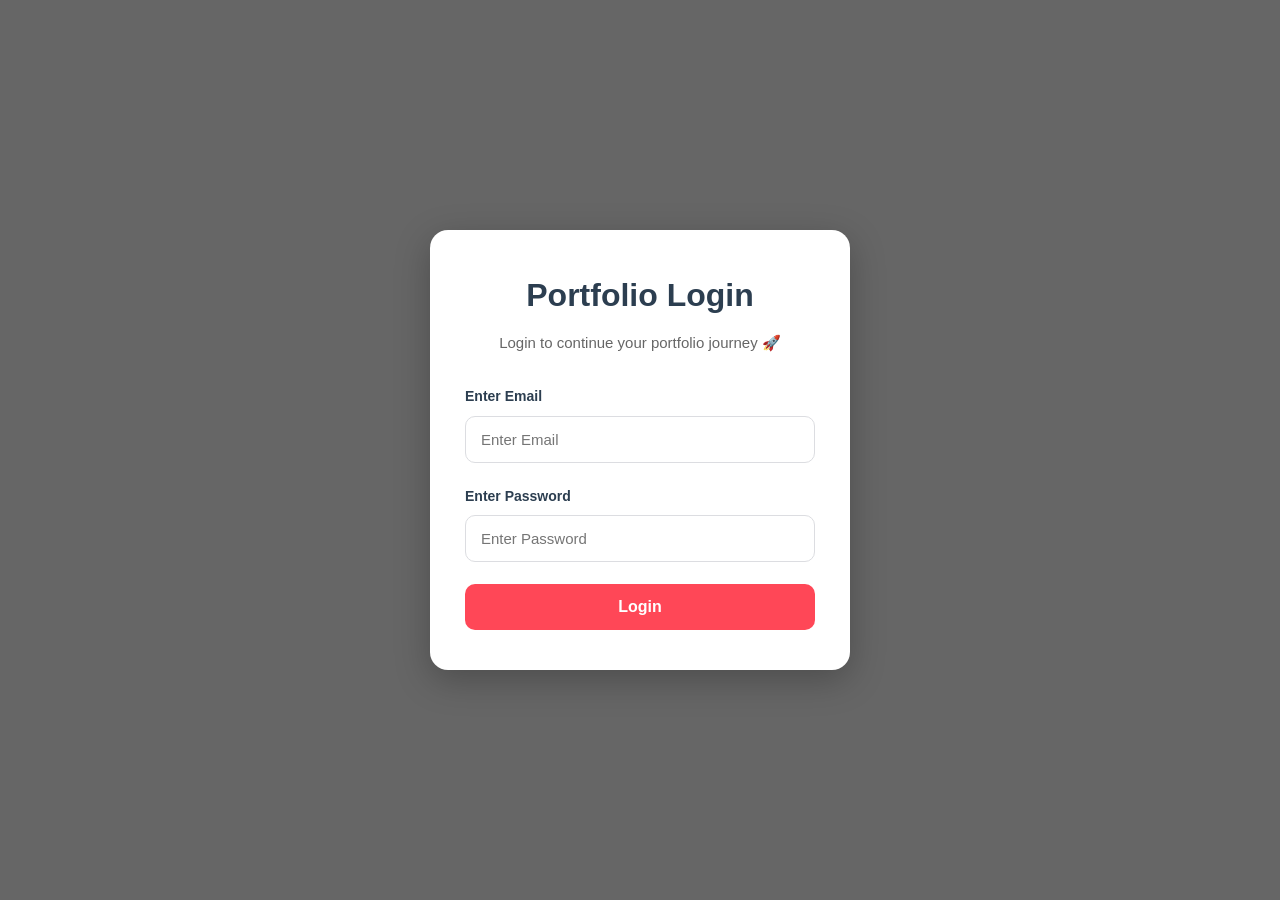
==== commit 11c384e5: "updated feature" ====
--- a/index.html
+++ b/index.html
@@ -22,6 +22,23 @@
 
 <body>
 
+<script>
+
+window.addEventListener("DOMContentLoaded", () => {
+
+    const user =
+        localStorage.getItem("Portfolio_User");
+
+    if (!user) {
+
+        window.location.href = "login.html";
+    }
+
+});
+
+</script>
+  
+
   <!-- ================= NAVBAR ================= -->
 
   <header class="header">
@@ -56,22 +73,16 @@
 
       <div class="nav-right">
 
-        <!-- LOGIN BUTTON -->
-
-        <button class="login-btn">
-
-          Login
-
-        </button>
 
         <!-- SIGNUP BUTTON -->
 
-        <button class="signup-btn">
-
-          Sign Up
-
-        </button>
-
+        <a href="#"
+   id="logoutBtn"
+   class="login-btn">
+
+   Logout
+
+</a>
         <!-- DARK MODE -->
 
         <button id="themeToggle">
@@ -566,6 +577,26 @@
 
   <script src="js/script.js"></script>
 
+
+  <script>
+
+document
+.getElementById("logoutBtn")
+.addEventListener("click", function(e){
+
+    e.preventDefault();
+
+    localStorage.removeItem(
+        "Portfolio_User"
+    );
+
+    window.location.href =
+        "login.html";
+
+});
+
+</script>
+
 </body>
 
 </html>
--- a/css/style.css
+++ b/css/style.css
@@ -591,4 +591,183 @@
     height:220px;
   }
 
+}
+
+/* =========================
+   LOGIN PAGE
+========================= */
+
+/* =========================
+   LOGIN PAGE
+========================= */
+
+.login-page{
+
+    min-height:100vh;
+
+    display:flex;
+
+    justify-content:center;
+
+    align-items:center;
+
+    padding:20px;
+
+    background:
+    linear-gradient(
+    rgba(0,0,0,0.60),
+    rgba(0,0,0,0.60)
+    ),
+
+    url("https://images.unsplash.com/photo-1527631746610-bca00a040d60?q=80&w=1600&auto=format&fit=crop");
+
+    background-size:cover;
+
+    background-position:center;
+
+    background-repeat:no-repeat;
+}
+/* =========================
+   LOGIN CARD
+========================= */
+
+.login-card{
+
+    width:100%;
+    max-width:420px;
+
+    background:#ffffff;
+
+    padding:40px 35px;
+
+    border-radius:18px;
+
+    box-shadow:0 10px 35px rgba(0,0,0,0.25);
+
+    text-align:center;
+}
+
+/* =========================
+   TITLE
+========================= */
+
+.login-title{
+
+    font-size:32px;
+
+    font-weight:700;
+
+    color:#2c3e50;
+
+    margin-bottom:10px;
+}
+
+.login-subtitle{
+
+    font-size:15px;
+
+    color:#666;
+
+    margin-bottom:30px;
+
+    line-height:1.6;
+}
+
+/* =========================
+   INPUT BOX
+========================= */
+
+.input-box{
+
+    margin-bottom:22px;
+
+    text-align:left;
+}
+
+.input-box label{
+
+    display:block;
+
+    margin-bottom:8px;
+
+    font-size:14px;
+
+    font-weight:600;
+
+    color:#2c3e50;
+}
+
+.input-box input{
+
+    width:100%;
+
+    padding:14px 15px;
+
+    border:1px solid #dcdde1;
+
+    border-radius:10px;
+
+    font-size:15px;
+
+    outline:none;
+
+    transition:0.3s;
+}
+
+.input-box input:focus{
+
+    border-color:#ff4757;
+
+    box-shadow:0 0 8px rgba(255,71,87,0.25);
+}
+
+/* =========================
+   LOGIN BUTTON
+========================= */
+
+.login-btn{
+
+    width:100%;
+
+    padding:14px;
+
+    border:none;
+
+    border-radius:10px;
+
+    background:#ff4757;
+
+    color:#ffffff;
+
+    font-size:16px;
+
+    font-weight:600;
+
+    cursor:pointer;
+
+    transition:0.3s;
+}
+
+.login-btn:hover{
+
+    background:#e84118;
+
+    transform:translateY(-2px);
+}
+
+/* =========================
+   MOBILE RESPONSIVE
+========================= */
+
+@media(max-width:768px){
+
+    .login-card{
+
+        padding:30px 20px;
+    }
+
+    .login-title{
+
+        font-size:26px;
+    }
 }
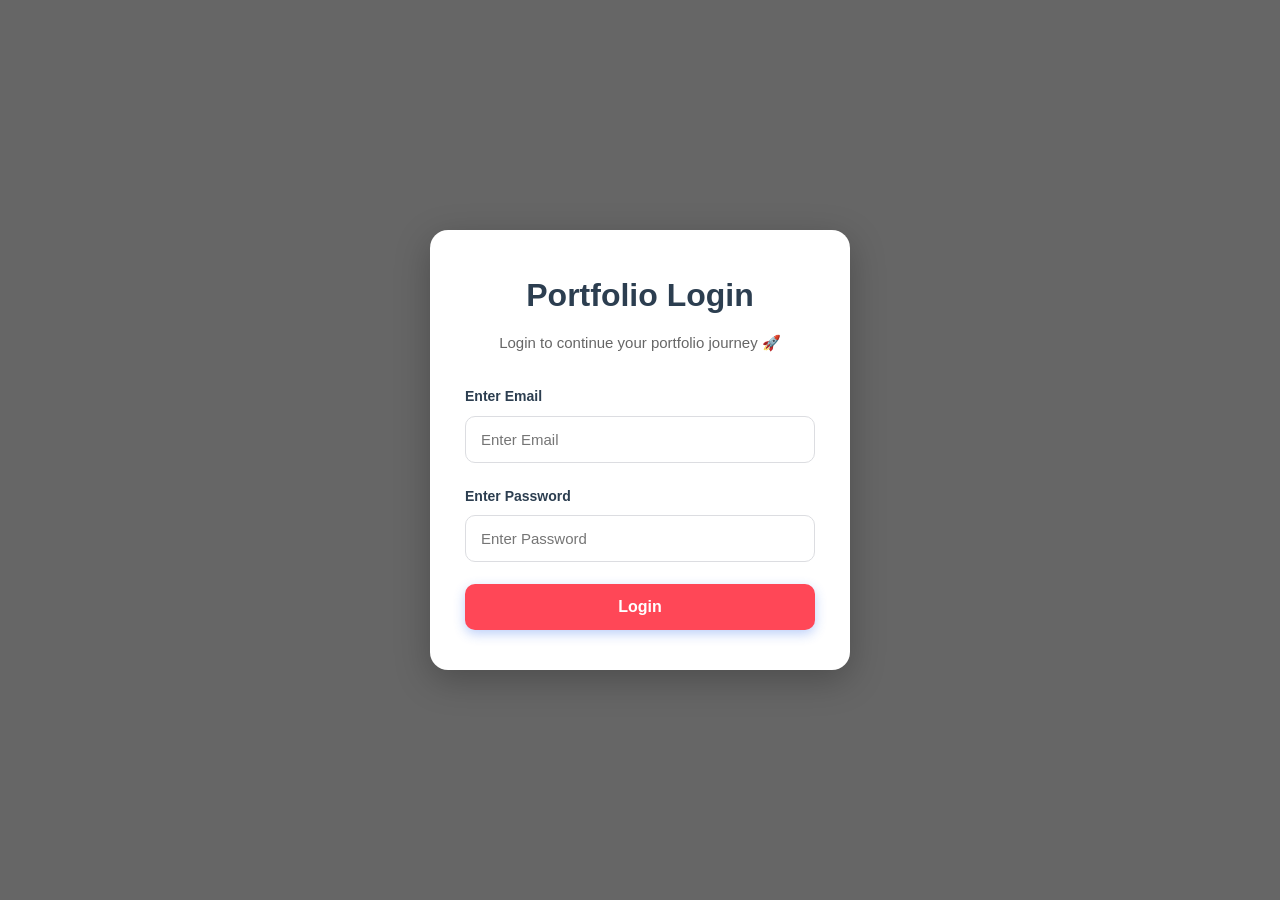
==== commit 95f5689b: "portfolio final update" ====
--- a/index.html
+++ b/index.html
@@ -57,19 +57,21 @@
 
       <ul class="nav-links" id="navLinks">
 
-        <li><a href="#home">Home</a></li>
-
-        <li><a href="#about">About</a></li>
-
-        <li><a href="#skills">Skills</a></li>
-
-        <li><a href="#experience">Experience</a></li>
-
-        <li><a href="#projects">Projects</a></li>
-
-        <li><a href="#contact">Contact</a></li>
-
-      </ul>
+    <li><a href="#home">Home</a></li>
+
+    <li><a href="#about">About</a></li>
+
+    <li><a href="#skills">Skills</a></li>
+
+    <li><a href="#experience">Experience</a></li>
+
+    <li><a href="#projects">Projects</a></li>
+
+    <li><a href="#certificates">Certificates</a></li>
+
+    <li><a href="#contact">Contact</a></li>
+
+</ul>
 
       <div class="nav-right">
 
@@ -96,489 +98,497 @@
     </nav>
 
   </header>
-
-  <!-- ================= HOME SECTION ================= -->
-
-  <section class="home" id="home">
+<!-- ================= HOME SECTION ================= -->
+ <section class="home" id="home">
 
     <div class="home-text">
 
-      <h3>Hello 👋</h3>
-
-      <h1>
-
-        I'm <span>Umeshvari Badgujar</span>
-
-      </h1>
-
-      <h2>Frontend Developer</h2>
-
-      <p>
-
-        I create modern, responsive and user-friendly websites using
-        HTML, CSS, JavaScript, Bootstrap and React. Passionate about
-        beautiful UI design and smooth user experience.
-
-      </p>
-
-      <div class="home-buttons">
-
-        <a href="#contact" class="btn">
-
-          Hire Me
-
-        </a>
-
-        <a href="#projects" class="btn project-btn">
-
-          View Projects
-
-        </a>
-
-      </div>
+        <h3>Hello 👋</h3>
+
+        <h1>
+            I'm <span>Umeshvari Badgujar</span>
+        </h1>
+
+        <h2>Full Stack Developer</h2>
+
+        <p>
+            A motivated and enthusiastic Full Stack Developer with knowledge of
+            HTML, CSS, JavaScript, React, Java, SQL, Python and Linux.
+            Passionate about building responsive web applications and learning
+            new technologies.
+        </p>
+
+        <p>
+            Seeking an opportunity to contribute to a growing organization
+            while continuously improving my technical and professional skills.
+        </p>
+
+        <div class="home-buttons">
+
+            <a href="#contact" class="btn">
+                Contact Me
+            </a>
+
+            <a href="#projects" class="btn project-btn">
+                View Projects
+            </a>
+
+        </div>
 
     </div>
 
     <div class="home-image">
 
-      <!-- YOUR PHOTO -->
-
-      <img src="images/my-photo.jpg" alt="Profile Image">
-
-    </div>
-
-  </section>
-
+        <img src="images/my-photo.jpg" alt="Umeshvari Badgujar">
+
+    </div>
+
+</section>
   <!-- ================= ABOUT SECTION ================= -->
 
   <section class="about" id="about">
 
     <div class="about-image">
-
-      <img src="images/my-photo.jpg" alt="About Image">
-
+        <img src="images/my-photo.jpg" alt="Umeshvari Badgujar">
     </div>
 
     <div class="about-text">
 
-      <h2>About Me</h2>
-
-      <p>
-
-        I'm a passionate Frontend Developer who loves building
-        modern and responsive websites. I enjoy creating attractive
-        user interfaces and interactive web applications.
-
-      </p>
-
-      <p>
-
-        I have knowledge of HTML, CSS, JavaScript, Bootstrap,
-        React JS and GitHub. My goal is to become a professional
-        Full Stack Web Developer.
-
-      </p>
-
-      <p>
-
-        I always focus on clean code, responsive design and
-        better user experience.
-
-      </p>
-
-    </div>
-
-  </section>
+        <h2>About Me</h2>
+
+        <p>
+            I am <strong>Umeshvari Badgujar</strong>, a B.Tech graduate in
+            Electronics and Telecommunication Engineering from
+            R.C. Patel Institute of Technology, Shirpur.
+        </p>
+
+        <p>
+            I am a passionate <strong>Full Stack Developer</strong> with knowledge of
+            HTML, CSS, JavaScript, React JS, Java, Spring, Spring Boot, SQL.
+        </p>
+
+        <p>
+            I enjoy developing responsive web applications and solving
+            real-world problems through technology. My goal is to build
+            innovative software solutions while continuously enhancing
+            my technical skills.
+        </p>
+
+    </div>
+
+</section>
 
   <!-- ================= SKILLS SECTION ================= -->
 
   <section class="skills" id="skills">
 
     <h2 class="section-title">
-
-      My Skills
-
+        My Skills
     </h2>
 
     <div class="skills-container">
 
-      <div class="skill-card">
-
-        <i class="fa-brands fa-html5"></i>
-
-        <h3>HTML5</h3>
-
-        <p>Structure of responsive websites.</p>
-
-      </div>
-
-      <div class="skill-card">
-
-        <i class="fa-brands fa-css3-alt"></i>
-
-        <h3>CSS3</h3>
-
-        <p>Modern UI design and animations.</p>
-
-      </div>
-
-      <div class="skill-card">
-
-        <i class="fa-brands fa-js"></i>
-
-        <h3>JavaScript</h3>
-
-        <p>Interactive and dynamic websites.</p>
-
-      </div>
-
-      <div class="skill-card">
-
-        <i class="fa-brands fa-bootstrap"></i>
-
-        <h3>Bootstrap</h3>
-
-        <p>Responsive mobile-first websites.</p>
-
-      </div>
-
-      <div class="skill-card">
-
-        <i class="fa-brands fa-react"></i>
-
-        <h3>React JS</h3>
-
-        <p>Component based frontend apps.</p>
-
-      </div>
-
-      <div class="skill-card">
-
-        <i class="fa-brands fa-github"></i>
-
-        <h3>GitHub</h3>
-
-        <p>Code management and deployment.</p>
-
-      </div>
-
-      <div class="skill-card">
-
-        <i class="fa-solid fa-database"></i>
-
-        <h3>MySQL</h3>
-
-        <p>Database handling and queries.</p>
-
-      </div>
-
-      <div class="skill-card">
-
-        <i class="fa-solid fa-code"></i>
-
-        <h3>Java</h3>
-
-        <p>Backend and OOP concepts.</p>
-
-      </div>
-
-    </div>
-
-  </section>
+        <div class="skill-card">
+            <i class="fa-brands fa-html5"></i>
+            <h3>HTML5</h3>
+            <p>Creating semantic and responsive web pages.</p>
+        </div>
+
+        <div class="skill-card">
+            <i class="fa-brands fa-css3-alt"></i>
+            <h3>CSS3</h3>
+            <p>Modern UI design, layouts and styling.</p>
+        </div>
+
+        <div class="skill-card">
+            <i class="fa-brands fa-js"></i>
+            <h3>JavaScript</h3>
+            <p>Building interactive and dynamic websites.</p>
+        </div>
+
+        <div class="skill-card">
+            <i class="fa-brands fa-react"></i>
+            <h3>React JS</h3>
+            <p>Developing modern frontend applications.</p>
+        </div>
+
+        <div class="skill-card">
+            <i class="fa-solid fa-database"></i>
+            <h3>SQL</h3>
+            <p>Database management and query handling.</p>
+        </div>
+
+        <div class="skill-card">
+            <i class="fa-solid fa-code"></i>
+            <h3>Java</h3>
+            <p>Object-oriented programming and backend development.</p>
+        </div>
+
+        <div class="skill-card">
+            <i class="fa-solid fa-leaf"></i>
+            <h3>Spring</h3>
+            <p>Building enterprise Java applications.</p>
+        </div>
+
+        <div class="skill-card">
+            <i class="fa-solid fa-server"></i>
+            <h3>Spring Boot</h3>
+            <p>Developing REST APIs and backend services.</p>
+        </div>
+
+    </div>
+
+</section>
 
   <!-- ================= EXPERIENCE SECTION ================= -->
 
   <section class="experience" id="experience">
 
     <h2 class="section-title">
-
-      Experience
-
+        Experience
     </h2>
 
     <div class="experience-container">
 
-      <div class="experience-card">
-
-        <h3>Frontend Developer Intern</h3>
-
-        <h4>2026 - Present</h4>
-
-        <p>
-
-          Working on responsive websites using HTML, CSS,
-          JavaScript and Bootstrap.
-
-        </p>
-
-      </div>
-
-      <div class="experience-card">
-
-        <h3>React Developer Training</h3>
-
-        <h4>2025 - 2026</h4>
-
-        <p>
-
-          Learned React JS, Components, Props,
-          State Management and API integration.
-
-        </p>
-
-      </div>
-
-      <div class="experience-card">
-
-        <h3>Web Design Projects</h3>
-
-        <h4>2025</h4>
-
-        <p>
-
-          Built Portfolio Websites, E-Commerce Websites
-          and Admin Dashboard projects.
-
-        </p>
-
-      </div>
-
-    </div>
-
-  </section>
+        <div class="experience-card">
+
+            <h3>Software Developer Intern</h3>
+
+            <h4>MicroInfoweb Pvt. Ltd.</h4>
+
+            <h4>April 2026 - Present</h4>
+
+            <p>
+                Working on Full Stack Development projects using
+                Java, Spring Boot, React JS, SQL, HTML, CSS and JavaScript.
+                Involved in developing responsive web applications,
+                API integration and database management.
+            </p>
+
+        </div>
+
+        <div class="experience-card">
+
+            <h3>Java Full Stack Development Training</h3>
+
+            <h4>Centum Foundation</h4>
+
+            <h4>2025 - 2026</h4>
+
+            <p>
+                Successfully completed Java Full Stack Development training
+                covering Core Java, Advanced Java, Spring, Spring Boot,
+                SQL, HTML, CSS, JavaScript and React JS.
+            </p>
+
+        </div>
+
+        <div class="experience-card">
+
+            <h3>Academic & Personal Projects</h3>
+
+            <h4>2024 - Present</h4>
+
+            <p>
+                Developed projects including Self Driving Car,
+                Home Automation, Voice Control Car, ATM System
+                and Tiffino App, enhancing problem-solving and
+                software development skills.
+            </p>
+
+        </div>
+
+    </div>
+
+</section>
 
   <!-- ================= PROJECTS SECTION ================= -->
-
-  <section class="projects" id="projects">
+<section class="projects" id="projects">
 
     <h2 class="section-title">
-
-      My Projects
-
+        My Projects
     </h2>
 
     <div class="project-container">
 
-      <!-- PROJECT 1 -->
-
-      <div class="project-card">
-
-        <img src="https://images.unsplash.com/photo-1460925895917-afdab827c52f?q=80&w=1200&auto=format&fit=crop">
-
-        <div class="project-content">
-
-          <h3>E-Commerce Website</h3>
-
-          <p>
-
-            Responsive shopping website with product cards,
-            navbar and Bootstrap design.
-
-          </p>
-
-        </div>
-
-      </div>
-
-      <!-- PROJECT 2 -->
-
-      <div class="project-card">
-
-        <img src="https://images.unsplash.com/photo-1551288049-bebda4e38f71?q=80&w=1200&auto=format&fit=crop">
-
-        <div class="project-content">
-
-          <h3>Admin Dashboard</h3>
-
-          <p>
-
-            Dashboard with charts, analytics cards,
-            tables and dark mode feature.
-
-          </p>
-
-        </div>
-
-      </div>
-
-      <!-- PROJECT 3 -->
-
-      <div class="project-card">
-
-        <img src="https://images.unsplash.com/photo-1498050108023-c5249f4df085?q=80&w=1200&auto=format&fit=crop">
-
-        <div class="project-content">
-
-          <h3>Portfolio Website</h3>
-
-          <p>
-
-            Modern personal portfolio website with
-            responsive UI and animations.
-
-          </p>
-
-        </div>
-
-      </div>
-
-      <!-- PROJECT 4 -->
-
-      <div class="project-card">
-
-        <img src="https://images.unsplash.com/photo-1522202176988-66273c2fd55f?q=80&w=1200&auto=format&fit=crop">
-
-        <div class="project-content">
-
-          <h3>Food Delivery UI</h3>
-
-          <p>
-
-            Attractive food delivery landing page
-            with responsive layout.
-
-          </p>
-
-        </div>
-
-      </div>
-
-      <!-- PROJECT 5 -->
-
-      <div class="project-card">
-
-        <img src="https://images.unsplash.com/photo-1504384308090-c894fdcc538d?q=80&w=1200&auto=format&fit=crop">
-
-        <div class="project-content">
-
-          <h3>Travel Website</h3>
-
-          <p>
-
-            Travel booking website with packages
-            and modern design.
-
-          </p>
-
-        </div>
-
-      </div>
-
-      <!-- PROJECT 6 -->
-
-      <div class="project-card">
-
-        <img src="https://images.unsplash.com/photo-1516321318423-f06f85e504b3?q=80&w=1200&auto=format&fit=crop">
-
-        <div class="project-content">
-
-          <h3>Student Portal</h3>
-
-          <p>
-
-            Student management portal UI with forms,
-            dashboard and tables.
-
-          </p>
-
-        </div>
-
-      </div>
-
-    </div>
-
-  </section>
+        <!-- Project 1 -->
+        <div class="project-card">
+
+            <img src="https://images.unsplash.com/photo-1492144534655-ae79c964c9d7?q=80&w=1200&auto=format&fit=crop"
+                 alt="Self Driving Car">
+
+            <div class="project-content">
+
+                <h3>🚗 Self Driving Car</h3>
+
+                <p>
+                    Developed an intelligent self-driving vehicle capable of
+                    detecting traffic signals, speed breakers and obstacles
+                    using computer vision technology.
+                </p>
+
+                <p>
+                    <strong>Tech Stack:</strong>
+                    Java | Python | OpenCV | Machine Learning
+                </p>
+
+            </div>
+
+        </div>
+
+        <!-- Project 2 -->
+        <div class="project-card">
+
+            <img src="https://images.unsplash.com/photo-1558002038-1055907df827?q=80&w=1200&auto=format&fit=crop"
+                 alt="Home Automation">
+
+            <div class="project-content">
+
+                <h3>🏠 Home Automation System</h3>
+
+                <p>
+                    Built an IoT-based home automation solution that allows
+                    users to control electrical appliances remotely through
+                    a mobile application.
+                </p>
+
+                <p>
+                    <strong>Tech Stack:</strong>
+                    NodeMCU ESP8266 | Blynk | IoT
+                </p>
+
+            </div>
+
+        </div>
+
+        <!-- Project 3 -->
+        <div class="project-card">
+
+            <img src="https://images.unsplash.com/photo-1518770660439-4636190af475?q=80&w=1200&auto=format&fit=crop"
+                 alt="Voice Control Car">
+
+            <div class="project-content">
+
+                <h3>🎤 Voice Control Car</h3>
+
+                <p>
+                    Designed a voice-enabled robotic vehicle that responds
+                    to voice commands for movement and navigation.
+                </p>
+
+                <p>
+                    <strong>Tech Stack:</strong>
+                    Arduino | Bluetooth Module | Embedded C
+                </p>
+
+            </div>
+
+        </div>
+
+        <!-- Project 4 -->
+        <div class="project-card">
+
+            <img src="https://images.unsplash.com/photo-1556740749-887f6717d7e4?q=80&w=1200&auto=format&fit=crop"
+                 alt="ATM Management System">
+
+            <div class="project-content">
+
+                <h3>🏧 ATM Management System</h3>
+
+                <p>
+                    Developed a banking application with secure account
+                    authentication, cash withdrawal, deposit and balance
+                    enquiry functionalities.
+                </p>
+
+                <p>
+                    <strong>Tech Stack:</strong>
+                    Java | JDBC | SQL | MySQL
+                </p>
+
+            </div>
+
+        </div>
+
+        <!-- Project 5 -->
+        <div class="project-card">
+
+            <img src="https://images.unsplash.com/photo-1504674900247-0877df9cc836?q=80&w=1200&auto=format&fit=crop"
+                 alt="Tiffino App">
+
+            <div class="project-content">
+
+                <h3>🍱 Tiffino App</h3>
+
+                <p>
+                    Developed a food delivery and tiffin management platform
+                    for handling customer orders, meal plans and delivery
+                    operations efficiently.
+                </p>
+
+                <p>
+                    <strong>Tech Stack:</strong>
+                    Java | Spring Boot | HTML | MySQL
+                </p>
+
+            </div>
+
+        </div>
+
+    </div>
+
+</section>
+ 
+<!-- ================= CERTIFICATES SECTION ================= -->
+<!-- ================= CERTIFICATIONS SECTION ================= -->
+
+<section class="certificates" id="certificates">
+
+    <h2 class="section-title">
+        Certifications
+    </h2>
+
+    <div class="certificate-container">
+
+        <div class="certificate-card">
+
+            <h3>🏆 Professional Certifications</h3>
+
+            <ul>
+
+                <li>
+                    <strong>Java Developer Corporate Training</strong> –
+                    Quantum Soft Technologies Pvt. Ltd., Pune
+                </li>
+
+                <li>
+                    <strong>Full Stack Java Development</strong> –
+                    She Arise 2.0 Training Program (Capgemini), May 2024
+                </li>
+
+                <li>
+                    <strong>Java (Basic)</strong> –
+                    HackerRank Certified
+                </li>
+
+                <li>
+                    <strong>Basics of C Programming</strong> –
+                    TECHGIG Certified
+                </li>
+
+                <li>
+                    <strong>Basics of Python Programming</strong> –
+                    Open Weaver Certified
+                </li>
+
+                <li>
+                    <strong>Campus Credentials Certified</strong>
+                </li>
+
+            </ul>
+
+        </div>
+
+    </div>
+
+</section>
 
   <!-- ================= CONTACT SECTION ================= -->
 
-  <section class="contact" id="contact">
-
-    <h2 class="section-title">
-
-      Contact Me
-
-    </h2>
-
-    <div class="contact-container">
-
-      <div class="contact-info">
+<section class="contact" id="contact">
+
+```
+<h2 class="section-title">
+    Contact Me
+</h2>
+
+<div class="contact-container">
+
+    <div class="contact-info">
 
         <h3>Get In Touch</h3>
 
         <p>
-
-          <i class="fa-solid fa-user"></i>
-
-          Umeshvari Badgujar
-
-        </p>
-
-        <p>
-
-          <i class="fa-solid fa-envelope"></i>
-
-          umeshvari@gmail.com
-
-        </p>
-
-        <p>
-
-          <i class="fa-solid fa-phone"></i>
-
-          +91 9876543210
-
-        </p>
-
-        <p>
-
-          <i class="fa-solid fa-location-dot"></i>
-
-          Pune, Maharashtra
-
-        </p>
-
-      </div>
-
-      <!-- CONTACT FORM -->
-
-      <form class="contact-form">
-
-        <input type="text" placeholder="Enter Your Name">
-
-        <input type="email" placeholder="Enter Your Email">
-
-        <textarea rows="6" placeholder="Enter Your Message"></textarea>
+            <i class="fa-solid fa-user"></i>
+            Umeshvari Badgujar
+        </p>
+
+        <p>
+            <i class="fa-solid fa-envelope"></i>
+            umeshwaribadgujar2002@gmail.com
+        </p>
+
+        <p>
+            <i class="fa-solid fa-phone"></i>
+            +91 9595618236
+        </p>
+
+        <p>
+            <i class="fa-solid fa-location-dot"></i>
+            Shindkheda, Dhule, Maharashtra
+        </p>
+
+        <p>
+            <i class="fa-brands fa-github"></i>
+            <a href="https://github.com/Umeshvari2024/Umeshvari2024-Umeshvari-Shriram-Badgujar-"
+               target="_blank"
+               style="color:#38bdf8; text-decoration:none;">
+               GitHub Portfolio
+            </a>
+        </p>
+
+    </div>
+
+    <!-- CONTACT FORM -->
+
+    <form class="contact-form">
+
+        <input
+            type="text"
+            placeholder="Enter Your Name"
+            required
+        >
+
+        <input
+            type="email"
+            placeholder="Enter Your Email"
+            required
+        >
+
+        <textarea
+            rows="6"
+            placeholder="Enter Your Message"
+            required
+        ></textarea>
 
         <button type="submit" class="btn">
-
-          Send Message
-
+            Send Message
         </button>
 
-      </form>
-
-    </div>
-
-  </section>
-
-  <!-- ================= FOOTER ================= -->
-
-  <footer class="footer">
-
-    <p>
-
-      © 2026 Umeshvari Badgujar | All Rights Reserved
-
-    </p>
-
-  </footer>
-
-  <!-- ================= JS ================= -->
-
-  <script src="js/script.js"></script>
-
-
-  <script>
+    </form>
+
+</div>
+```
+
+</section>
+
+<!-- ================= FOOTER ================= -->
+
+<footer class="footer">
+
+```
+<p>
+    © 2026 Umeshvari Badgujar | Java Full Stack Developer | All Rights Reserved
+</p>
+```
+
+</footer>
+
+<!-- ================= JS ================= -->
+
+<script src="js/script.js"></script>
+
+<script>
 
 document
 .getElementById("logoutBtn")
@@ -586,17 +596,13 @@
 
     e.preventDefault();
 
-    localStorage.removeItem(
-        "Portfolio_User"
-    );
-
-    window.location.href =
-        "login.html";
+    localStorage.removeItem("Portfolio_User");
+
+    window.location.href = "login.html";
 
 });
 
 </script>
 
 </body>
-
-</html>+</html>
--- a/css/style.css
+++ b/css/style.css
@@ -88,46 +88,24 @@
   color:#2563eb;
 }
 
-/* ================= BUTTONS ================= */
-
-.login-btn,
-.signup-btn,
-.btn{
-  padding:12px 22px;
-  border:none;
-  border-radius:10px;
-  cursor:pointer;
-  font-size:15px;
-  font-weight:bold;
-  transition:0.3s;
-  text-decoration:none;
-  display:inline-block;
-}
+/* ================= LOGOUT BUTTON ================= */
 
 .login-btn{
-  background:#e2e8f0;
-  color:#111827;
-}
-
-.signup-btn{
-  background:#2563eb;
-  color:white;
-}
-
-.btn{
-  background:#2563eb;
-  color:white;
-}
-
-.project-btn{
-  background:white;
-  color:#111827;
-}
-
-.login-btn:hover,
-.signup-btn:hover,
-.btn:hover{
-  transform:translateY(-3px);
+    background:#2563eb;
+    color:white;
+    padding:12px 28px;
+    border-radius:10px;
+    font-size:15px;
+    font-weight:600;
+    text-decoration:none;
+    transition:0.3s ease;
+    box-shadow:0 4px 12px rgba(37,99,235,0.3);
+}
+
+.login-btn:hover{
+    background:#1d4ed8;
+    transform:translateY(-3px);
+    box-shadow:0 8px 20px rgba(37,99,235,0.4);
 }
 
 /* ================= DARK BUTTON ================= */
@@ -144,72 +122,135 @@
 /* ================= HOME SECTION ================= */
 
 .home{
-  min-height:100vh;
-  display:flex;
-  justify-content:space-between;
-  align-items:center;
-  gap:40px;
-  padding:140px 8% 80px;
-
-  background:
-  linear-gradient(rgba(0,0,0,0.6),rgba(0,0,0,0.6)),
-  url('https://images.unsplash.com/photo-1506744038136-46273834b3fb?q=80&w=1600&auto=format&fit=crop');
-
-  background-size:cover;
-  background-position:center;
-  background-repeat:no-repeat;
-
-  color:white;
+    min-height:100vh;
+    display:flex;
+    justify-content:space-between;
+    align-items:center;
+    gap:50px;
+    padding:140px 8% 80px;
+
+    background:
+    linear-gradient(rgba(0,0,0,0.45),rgba(0,0,0,0.45)),
+    url('https://images.unsplash.com/photo-1506744038136-46273834b3fb?q=80&w=1600&auto=format&fit=crop');
+
+    background-size:cover;
+    background-position:center;
+    background-repeat:no-repeat;
+
+    color:white;
 }
 
 .home-text{
-  flex:1;
+    flex:1;
 }
 
 .home-text h3{
-  font-size:28px;
-  margin-bottom:15px;
+    font-size:28px;
+    margin-bottom:15px;
 }
 
 .home-text h1{
-  font-size:60px;
-  margin-bottom:20px;
+    font-size:60px;
+    margin-bottom:20px;
+    line-height:1.2;
 }
 
 .home-text span{
-  color:#60a5fa;
+    color:#60a5fa;
 }
 
 .home-text h2{
-  font-size:35px;
-  margin-bottom:20px;
+    font-size:35px;
+    margin-bottom:20px;
 }
 
 .home-text p{
-  font-size:18px;
-  max-width:600px;
-  margin-bottom:30px;
-}
+    font-size:18px;
+    max-width:650px;
+    line-height:1.8;
+    margin-bottom:35px;
+}
+
+/* ================= HOME BUTTONS ================= */
 
 .home-buttons{
-  display:flex;
-  gap:20px;
-  flex-wrap:wrap;
-}
+    display:flex;
+    gap:20px;
+    flex-wrap:wrap;
+}
+
+.home-buttons .btn{
+    padding:15px 35px;
+    background:#2563eb;
+    color:white;
+    text-decoration:none;
+    border-radius:12px;
+    font-size:16px;
+    font-weight:600;
+    transition:0.3s ease;
+    box-shadow:0 5px 15px rgba(37,99,235,0.4);
+}
+
+.home-buttons .btn:hover{
+    background:#1d4ed8;
+    transform:translateY(-4px);
+}
+
+.project-btn{
+    background:transparent !important;
+    color:white !important;
+    border:2px solid white;
+}
+
+.project-btn:hover{
+    background:white !important;
+    color:#111827 !important;
+}
+
+/* ================= HOME IMAGE ================= */
 
 .home-image{
-  flex:1;
-  display:flex;
-  justify-content:center;
+    flex:1;
+    display:flex;
+    justify-content:center;
 }
 
 .home-image img{
-  width:350px;
-  height:350px;
-  object-fit:cover;
-  border-radius:25px;
-  border:6px solid white;
-  box-shadow:0 10px 30px rgba(0,0,0,0.4);
+    width:350px;
+    height:350px;
+    object-fit:cover;
+    border-radius:25px;
+    border:6px solid white;
+    box-shadow:0 10px 30px rgba(0,0,0,0.4);
+}
+
+/* ================= RESPONSIVE ================= */
+
+@media(max-width:991px){
+
+    .home{
+        flex-direction:column-reverse;
+        text-align:center;
+        padding-top:120px;
+    }
+
+    .home-text h1{
+        font-size:45px;
+    }
+
+    .home-text h2{
+        font-size:28px;
+    }
+
+    .home-buttons{
+        justify-content:center;
+    }
+
+    .home-image img{
+        width:280px;
+        height:280px;
+    }
+
 }
 
 /* ================= COMMON SECTION ================= */
@@ -393,51 +434,73 @@
 
 /* ================= CONTACT ================= */
 
+/* ================= CONTACT ================= */
+
 .contact{
-
-  background:
-  linear-gradient(rgba(37,99,235,0.85),rgba(37,99,235,0.85)),
-  url('https://images.unsplash.com/photo-1521791136064-7986c2920216?q=80&w=1600&auto=format&fit=crop');
-
-  background-size:cover;
-  background-position:center;
-
-  color:white;
+    background:
+    linear-gradient(rgba(37,99,235,0.85),rgba(37,99,235,0.85)),
+    url('https://images.unsplash.com/photo-1521791136064-7986c2920216?q=80&w=1600&auto=format&fit=crop');
+
+    background-size:cover;
+    background-position:center;
+    color:white;
+    padding:100px 10%;
+}
+
+.contact .section-title{
+    color:#fff;
+    text-align:center;
+    margin-bottom:50px;
 }
 
 .contact-container{
-  display:grid;
-  grid-template-columns:1fr 1fr;
-  gap:40px;
+    display:grid;
+    grid-template-columns:1fr 1fr;
+    gap:40px;
 }
 
 .contact-info,
 .contact-form{
-  background:rgba(255,255,255,0.15);
-  padding:40px;
-  border-radius:20px;
-  backdrop-filter:blur(10px);
+    background:rgba(255,255,255,0.15);
+    padding:40px;
+    border-radius:20px;
+    backdrop-filter:blur(10px);
 }
 
 .contact-info h3{
-  font-size:32px;
-  margin-bottom:20px;
+    font-size:30px;
+    margin-bottom:20px;
 }
 
 .contact-info p{
-  margin-bottom:15px;
-  font-size:18px;
+    margin-bottom:15px;
+    font-size:18px;
+}
+
+.contact-info a{
+    color:#ffffff;
+    text-decoration:none;
+}
+
+.contact-info a:hover{
+    color:#38bdf8;
 }
 
 .contact-form input,
 .contact-form textarea{
-  width:100%;
-  padding:15px;
-  margin-bottom:20px;
-  border:none;
-  border-radius:10px;
-  outline:none;
-  font-size:16px;
+    width:100%;
+    padding:15px;
+    margin-bottom:20px;
+    border:none;
+    border-radius:10px;
+    outline:none;
+    font-size:16px;
+}
+
+@media(max-width:768px){
+    .contact-container{
+        grid-template-columns:1fr;
+    }
 }
 
 /* ================= FOOTER ================= */
@@ -597,10 +660,6 @@
    LOGIN PAGE
 ========================= */
 
-/* =========================
-   LOGIN PAGE
-========================= */
-
 .login-page{
 
     min-height:100vh;
@@ -755,6 +814,61 @@
     transform:translateY(-2px);
 }
 
+/* ================= CERTIFICATIONS SECTION ================= */
+
+.certificates{
+    padding: 80px 10%;
+}
+
+.certificate-container{
+    display: flex;
+    justify-content: center;
+    margin-top: 40px;
+}
+
+.certificate-card{
+    width: 850px;
+    background: #1e293b;
+    padding: 30px;
+    border-radius: 15px;
+    box-shadow: 0 5px 20px rgba(0,0,0,0.3);
+    transition: 0.3s;
+}
+
+.certificate-card:hover{
+    transform: translateY(-8px);
+}
+
+.certificate-card h3{
+    text-align: center;
+    color: #38bdf8;
+    margin-bottom: 25px;
+}
+
+.certificate-card ul{
+    padding-left: 25px;
+}
+
+.certificate-card li{
+    color: #e2e8f0;
+    margin-bottom: 15px;
+    line-height: 1.8;
+    font-size: 17px;
+}
+
+.certificate-card strong{
+    color: #38bdf8;
+}
+
+@media(max-width:768px){
+
+    .certificate-card{
+        width: 100%;
+        padding: 20px;
+    }
+
+}
+
 /* =========================
    MOBILE RESPONSIVE
 ========================= */
